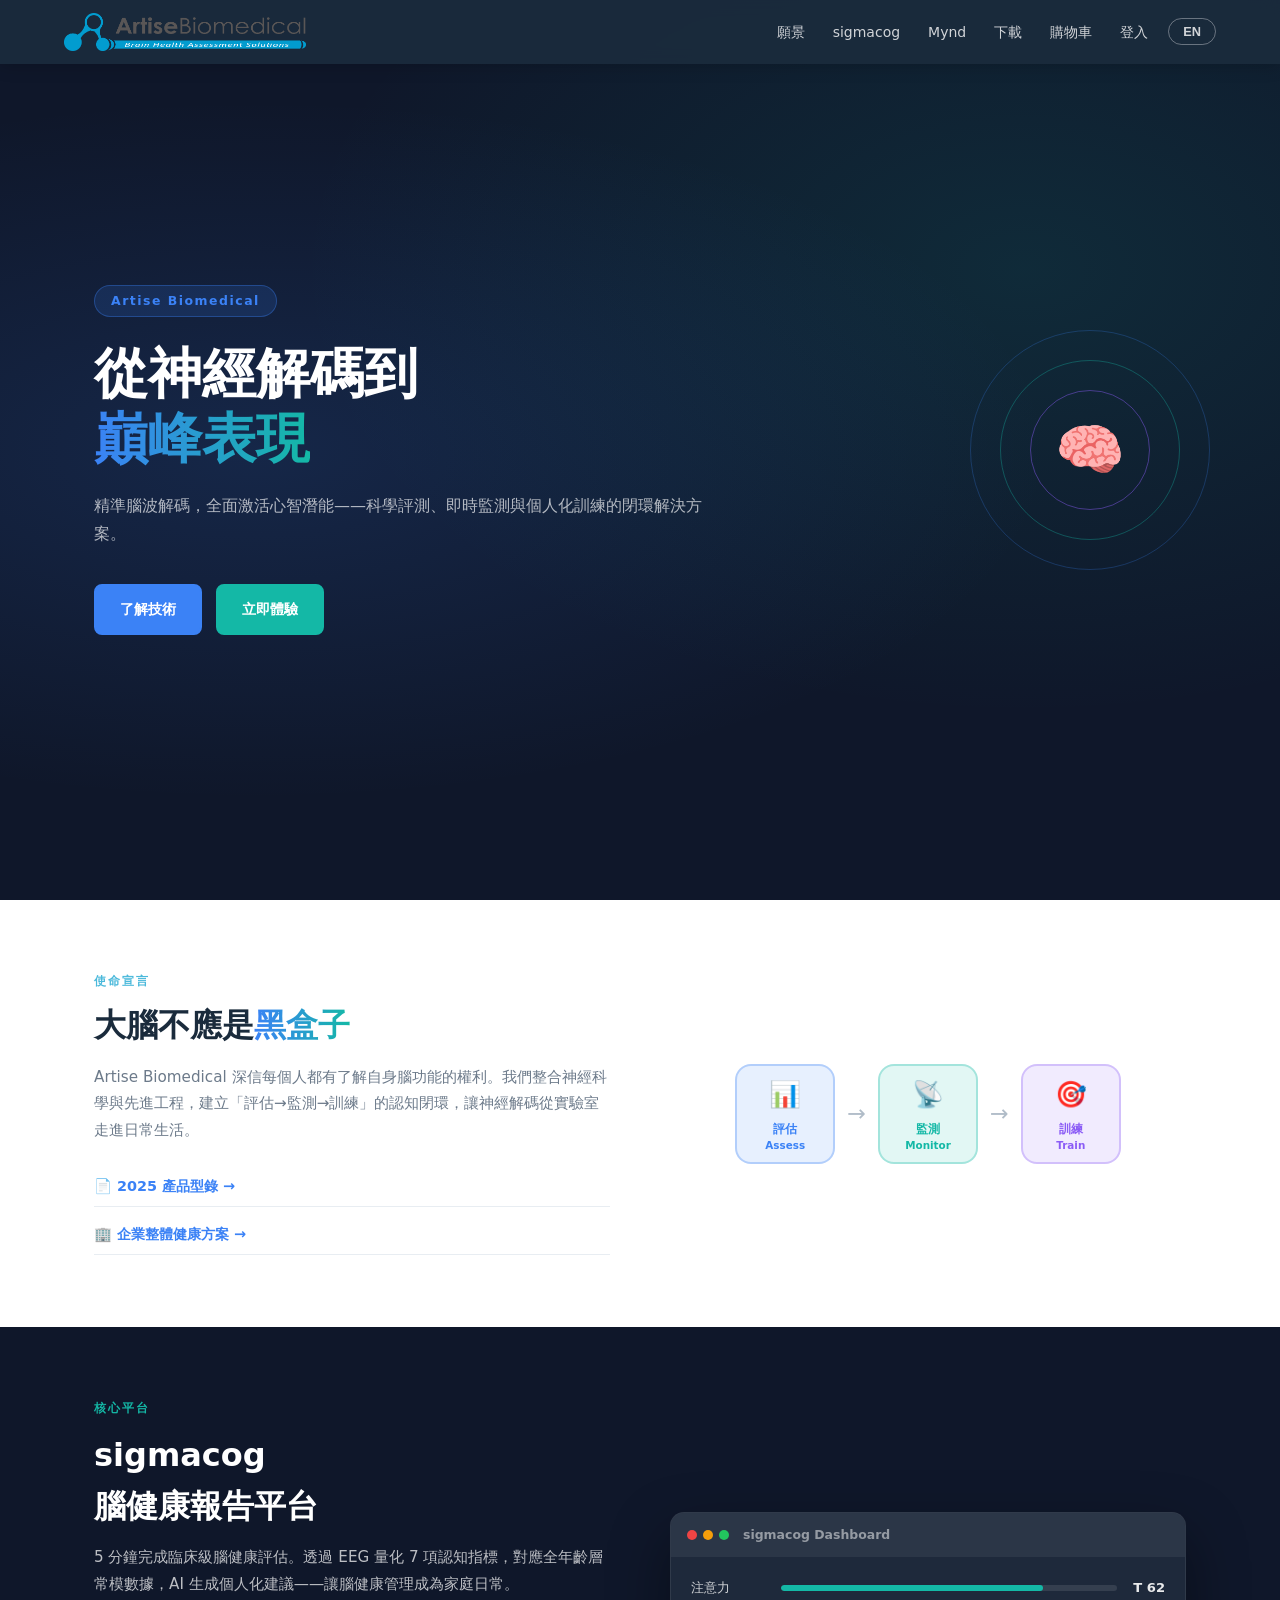
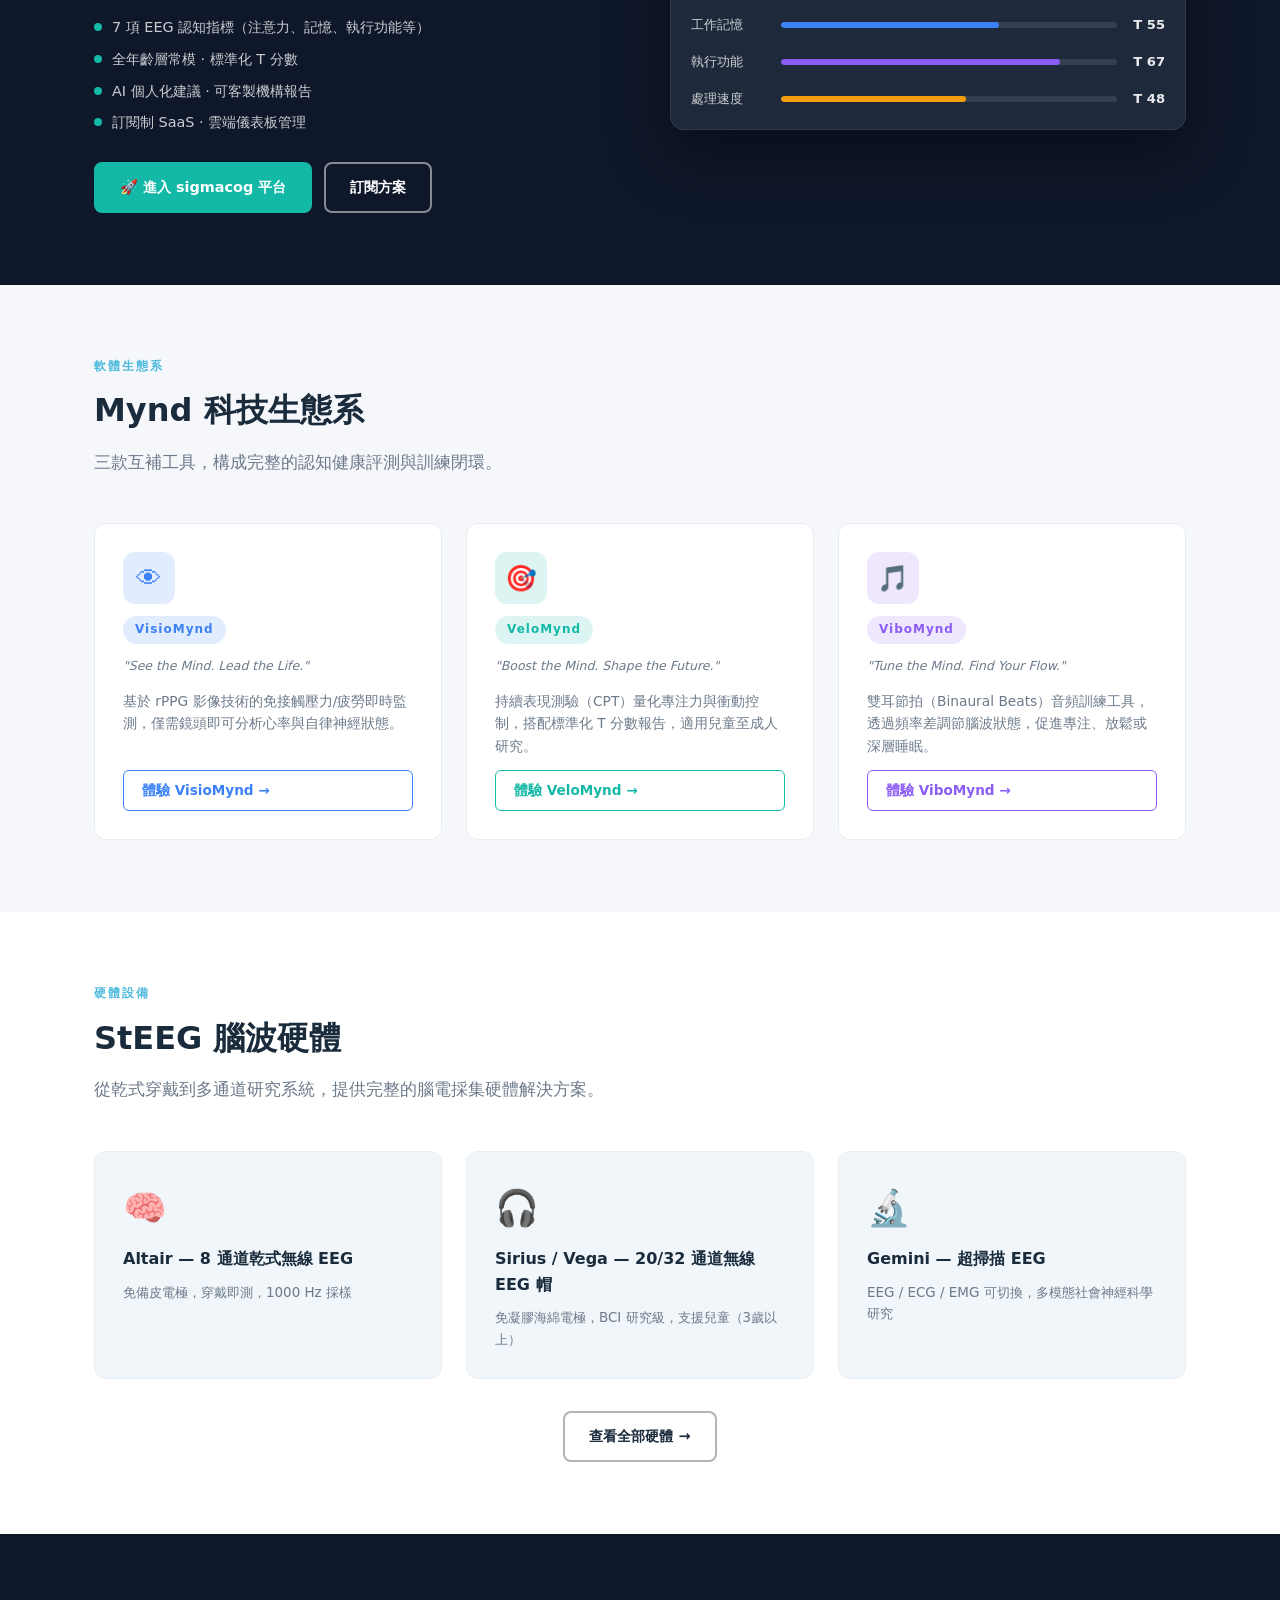
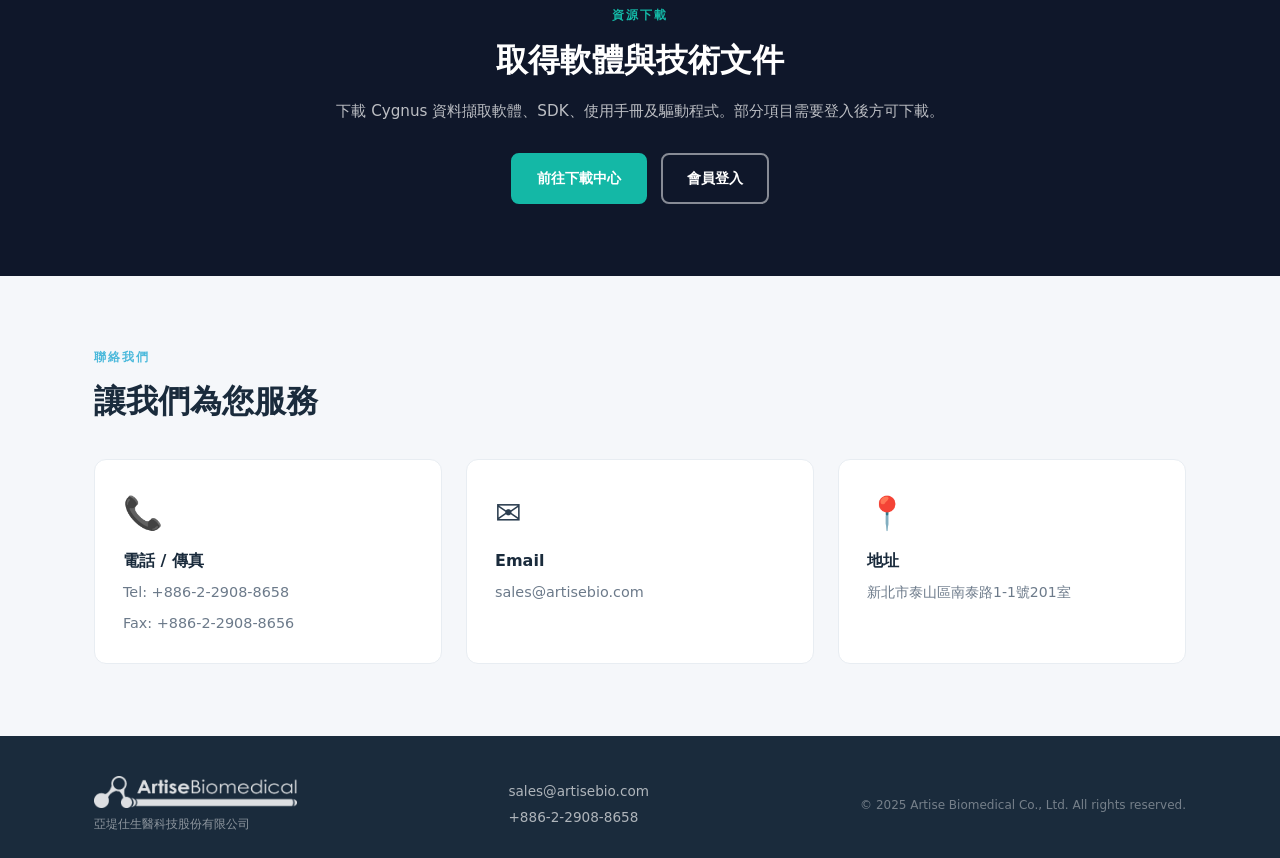
==== index.html @ e25ef169 "Initial deploy: Artise Biomedical static site - sigmacog-integrated homepage with brain animation - " ====
<!DOCTYPE html>
<html lang="zh-TW">
<head>
  <meta charset="UTF-8">
  <meta name="viewport" content="width=device-width, initial-scale=1.0">
  <title>Artise Biomedical — 亞堤仕生醫科技</title>
  <link rel="stylesheet" href="css/style.css">
</head>
<body>

<!-- NAV -->
<nav class="nav" id="main-nav">
  <div class="nav-inner">
    <a href="/" class="nav-brand">
      <img src="images/artise-logo.png" alt="Artise Biomedical" class="nav-logo-img">
    </a>
    <button class="nav-toggle" id="nav-toggle">&#9776;</button>
    <div class="nav-menu" id="nav-menu">
      <a href="#story"   class="nav-link" data-i18n="nav_vision"></a>
      <a href="#sigmacog-section" class="nav-link">sigmacog</a>
      <a href="#ecosystem" class="nav-link" data-i18n="nav_ecosystem"></a>
      <a href="downloads.html" class="nav-link" data-i18n="nav_downloads"></a>
      <a href="cart.html" class="nav-link nav-cart-link">
        <span data-i18n="nav_cart"></span>
        <span class="cart-badge" style="display:none">0</span>
      </a>
      <div id="nav-auth"></div>
      <a href="admin/" class="nav-link nav-admin" id="nav-admin-link" style="display:none" data-i18n="nav_admin"></a>
      <button id="lang-toggle" class="lang-toggle">EN</button>
    </div>
  </div>
</nav>

<!-- HERO -->
<section class="hero-dark">
  <div class="hero-dark-bg"></div>
  <div class="hero-dark-content">
    <div class="hero-dark-badge">Artise Biomedical</div>
    <h1 class="hero-dark-title">
      <span data-lang="zh">從神經解碼到<br><span class="gradient-text">巔峰表現</span></span>
      <span data-lang="en">From Neuro-Decoding to<br><span class="gradient-text">Peak Performance</span></span>
    </h1>
    <p class="hero-dark-sub">
      <span data-lang="zh">精準腦波解碼，全面激活心智潛能——科學評測、即時監測與個人化訓練的閉環解決方案。</span>
      <span data-lang="en">Precision brainwave decoding, fully activating the mind's potential — a closed-loop solution for scientific assessment, real-time monitoring, and personalized training.</span>
    </p>
    <div class="hero-dark-actions">
      <a href="#sigmacog-section" class="btn btn-blue" data-i18n="hero_cta_tech"></a>
      <a href="https://dash.lightup.tw/auth/login" target="_blank" rel="noopener" class="btn btn-teal" data-i18n="hero_cta_exp"></a>
    </div>
  </div>
  <div class="hero-dark-visual">
    <div class="brain-visual">
      <div class="brain-ring ring1"></div>
      <div class="brain-ring ring2"></div>
      <div class="brain-ring ring3"></div>
      <div class="brain-icon">🧠</div>
    </div>
  </div>
</section>

<!-- STORY / VISION -->
<section class="section" id="story">
  <div class="container story-grid">
    <div>
      <div class="section-eyebrow" data-i18n="story_eyebrow"></div>
      <h2 class="section-title">
        <span data-lang="zh">大腦不應是<span class="gradient-text">黑盒子</span></span>
        <span data-lang="en">The Brain Shouldn't Be a <span class="gradient-text">Black Box</span></span>
      </h2>
      <p class="section-body" data-lang="zh">Artise Biomedical 深信每個人都有了解自身腦功能的權利。我們整合神經科學與先進工程，建立「評估→監測→訓練」的認知閉環，讓神經解碼從實驗室走進日常生活。</p>
      <p class="section-body" data-lang="en">Artise Biomedical believes everyone deserves to understand their own brain function. We integrate neuroscience and advanced engineering to build an assess-monitor-train closed loop, bringing neural decoding from the lab into everyday life.</p>
      <div class="story-links">
        <a href="/downloads/Artisebio_DM_2025.pdf" target="_blank" class="story-link" data-lang="zh">📄 2025 產品型錄 →</a>
        <a href="/downloads/Artisebio_DM_2025.pdf" target="_blank" class="story-link" data-lang="en">📄 2025 Product Catalog →</a>
        <a href="/downloads/大腦健身房：企業全方位關懷方案.pdf" target="_blank" class="story-link" data-lang="zh">🏢 企業整體健康方案 →</a>
        <a href="/downloads/大腦健身房：企業全方位關懷方案.pdf" target="_blank" class="story-link" data-lang="en">🏢 Corporate Holistic Care Plan →</a>
      </div>
    </div>
    <div class="story-loop">
      <div class="loop-item loop-assess">
        <div class="loop-icon">📊</div>
        <div class="loop-label" data-lang="zh">評估<br><small>Assess</small></div>
        <div class="loop-label" data-lang="en">Assess</div>
      </div>
      <div class="loop-arrow">→</div>
      <div class="loop-item loop-monitor">
        <div class="loop-icon">📡</div>
        <div class="loop-label" data-lang="zh">監測<br><small>Monitor</small></div>
        <div class="loop-label" data-lang="en">Monitor</div>
      </div>
      <div class="loop-arrow">→</div>
      <div class="loop-item loop-train">
        <div class="loop-icon">🎯</div>
        <div class="loop-label" data-lang="zh">訓練<br><small>Train</small></div>
        <div class="loop-label" data-lang="en">Train</div>
      </div>
    </div>
  </div>
</section>

<!-- SIGMACOG PLATFORM -->
<section class="section section-dark" id="sigmacog-section">
  <div class="container">
    <div class="section-eyebrow teal" data-i18n="sigmacog_eyebrow"></div>
    <div class="sigmacog-grid">
      <div class="sigmacog-info">
        <h2 class="section-title white">
          <span data-lang="zh">sigmacog<br>腦健康報告平台</span>
          <span data-lang="en">sigmacog<br>Brain Health Platform</span>
        </h2>
        <p class="section-body light" data-lang="zh">5 分鐘完成臨床級腦健康評估。透過 EEG 量化 7 項認知指標，對應全年齡層常模數據，AI 生成個人化建議——讓腦健康管理成為家庭日常。</p>
        <p class="section-body light" data-lang="en">Clinical-grade brain health assessment in 5 minutes. Quantify 7 cognitive indices via EEG against population norms, with AI-generated personalized recommendations — making brain health a family routine.</p>
        <ul class="sigmacog-features">
          <li><span class="feat-dot teal"></span><span data-lang="zh">7 項 EEG 認知指標（注意力、記憶、執行功能等）</span><span data-lang="en">7 EEG Cognitive Indices (attention, memory, executive function…)</span></li>
          <li><span class="feat-dot teal"></span><span data-lang="zh">全年齡層常模 · 標準化 T 分數</span><span data-lang="en">All-age norms · Standardized T-scores</span></li>
          <li><span class="feat-dot teal"></span><span data-lang="zh">AI 個人化建議 · 可客製機構報告</span><span data-lang="en">AI personalized advice · Customizable institutional reports</span></li>
          <li><span class="feat-dot teal"></span><span data-lang="zh">訂閱制 SaaS · 雲端儀表板管理</span><span data-lang="en">Subscription SaaS · Cloud dashboard management</span></li>
        </ul>
        <div class="sigmacog-actions">
          <a href="https://dash.lightup.tw/auth/login" target="_blank" rel="noopener" class="btn btn-teal">
            <span data-lang="zh">🚀 進入 sigmacog 平台</span>
            <span data-lang="en">🚀 Enter sigmacog Platform</span>
          </a>
          <a href="cart.html" class="btn btn-outline-light">
            <span data-lang="zh">訂閱方案</span>
            <span data-lang="en">Subscription Plans</span>
          </a>
        </div>
      </div>
      <div class="sigmacog-visual">
        <div class="sigmacog-card-demo">
          <div class="demo-header">
            <span class="demo-dot red"></span><span class="demo-dot yellow"></span><span class="demo-dot green"></span>
            <span class="demo-title">sigmacog Dashboard</span>
          </div>
          <div class="demo-body">
            <div class="demo-metric" style="--accent:#14b8a6">
              <span data-lang="zh">注意力</span><span data-lang="en">Attention</span>
              <div class="demo-bar"><div class="demo-fill" style="width:78%;background:#14b8a6"></div></div>
              <span class="demo-score">T 62</span>
            </div>
            <div class="demo-metric" style="--accent:#3b82f6">
              <span data-lang="zh">工作記憶</span><span data-lang="en">Working Memory</span>
              <div class="demo-bar"><div class="demo-fill" style="width:65%;background:#3b82f6"></div></div>
              <span class="demo-score">T 55</span>
            </div>
            <div class="demo-metric" style="--accent:#8b5cf6">
              <span data-lang="zh">執行功能</span><span data-lang="en">Executive Function</span>
              <div class="demo-bar"><div class="demo-fill" style="width:83%;background:#8b5cf6"></div></div>
              <span class="demo-score">T 67</span>
            </div>
            <div class="demo-metric" style="--accent:#f59e0b">
              <span data-lang="zh">處理速度</span><span data-lang="en">Processing Speed</span>
              <div class="demo-bar"><div class="demo-fill" style="width:55%;background:#f59e0b"></div></div>
              <span class="demo-score">T 48</span>
            </div>
          </div>
        </div>
      </div>
    </div>
  </div>
</section>

<!-- ECOSYSTEM -->
<section class="section section-gray" id="ecosystem">
  <div class="container">
    <div class="section-eyebrow" data-i18n="eco_eyebrow"></div>
    <h2 class="section-title">
      <span data-lang="zh">Mynd 科技生態系</span>
      <span data-lang="en">Mynd Tech Ecosystem</span>
    </h2>
    <p class="section-sub" data-lang="zh">三款互補工具，構成完整的認知健康評測與訓練閉環。</p>
    <p class="section-sub" data-lang="en">Three complementary tools forming a complete cognitive health assessment and training loop.</p>

    <div class="eco-grid">
      <!-- VisioMynd -->
      <div class="eco-card" style="--accent:#3b82f6">
        <div class="eco-icon" style="background:rgba(59,130,246,.15);color:#3b82f6">👁</div>
        <div class="eco-badge" style="background:rgba(59,130,246,.15);color:#3b82f6">VisioMynd</div>
        <p class="eco-tagline">"See the Mind. Lead the Life."</p>
        <p class="eco-desc" data-lang="zh">基於 rPPG 影像技術的免接觸壓力/疲勞即時監測，僅需鏡頭即可分析心率與自律神經狀態。</p>
        <p class="eco-desc" data-lang="en">Contact-free real-time stress and fatigue monitoring via rPPG imaging technology — just a camera to analyze heart rate and autonomic nervous system state.</p>
        <a href="https://swluciferase.github.io/rppg-webapp/" target="_blank" rel="noopener" class="btn btn-eco" style="--accent:#3b82f6">
          <span data-lang="zh">體驗 VisioMynd →</span>
          <span data-lang="en">Try VisioMynd →</span>
        </a>
      </div>

      <!-- VeloMynd -->
      <div class="eco-card" style="--accent:#14b8a6">
        <div class="eco-icon" style="background:rgba(20,184,166,.15);color:#14b8a6">🎯</div>
        <div class="eco-badge" style="background:rgba(20,184,166,.15);color:#14b8a6">VeloMynd</div>
        <p class="eco-tagline">"Boost the Mind. Shape the Future."</p>
        <p class="eco-desc" data-lang="zh">持續表現測驗（CPT）量化專注力與衝動控制，搭配標準化 T 分數報告，適用兒童至成人研究。</p>
        <p class="eco-desc" data-lang="en">Continuous Performance Test (CPT) quantifying attention and impulse control with standardized T-score reports, suitable for child to adult research.</p>
        <a href="https://swluciferase.github.io/Animal-CPT-Web/" target="_blank" rel="noopener" class="btn btn-eco" style="--accent:#14b8a6">
          <span data-lang="zh">體驗 VeloMynd →</span>
          <span data-lang="en">Try VeloMynd →</span>
        </a>
      </div>

      <!-- ViboMynd -->
      <div class="eco-card" style="--accent:#8b5cf6">
        <div class="eco-icon" style="background:rgba(139,92,246,.15);color:#8b5cf6">🎵</div>
        <div class="eco-badge" style="background:rgba(139,92,246,.15);color:#8b5cf6">ViboMynd</div>
        <p class="eco-tagline">"Tune the Mind. Find Your Flow."</p>
        <p class="eco-desc" data-lang="zh">雙耳節拍（Binaural Beats）音頻訓練工具，透過頻率差調節腦波狀態，促進專注、放鬆或深層睡眠。</p>
        <p class="eco-desc" data-lang="en">Binaural beats audio training tool that modulates brainwave states through frequency differences to promote focus, relaxation, or deep sleep.</p>
        <a href="https://swluciferase.github.io/BNB-Web/" target="_blank" rel="noopener" class="btn btn-eco" style="--accent:#8b5cf6">
          <span data-lang="zh">體驗 ViboMynd →</span>
          <span data-lang="en">Try ViboMynd →</span>
        </a>
      </div>
    </div>
  </div>
</section>

<!-- STEEG HARDWARE (minimal) -->
<section class="section" id="hardware">
  <div class="container">
    <div class="section-eyebrow" data-i18n="hw_eyebrow"></div>
    <h2 class="section-title">
      <span data-lang="zh">StEEG 腦波硬體</span>
      <span data-lang="en">StEEG EEG Hardware</span>
    </h2>
    <p class="section-sub" data-lang="zh">從乾式穿戴到多通道研究系統，提供完整的腦電採集硬體解決方案。</p>
    <p class="section-sub" data-lang="en">From dry wearable devices to multi-channel research systems — complete EEG hardware solutions.</p>
    <div class="hw-grid">
      <div class="hw-card">
        <div class="hw-icon">🧠</div>
        <h4 data-lang="zh">Altair — 8 通道乾式無線 EEG</h4>
        <h4 data-lang="en">Altair — 8-Channel Dry Wireless EEG</h4>
        <p data-lang="zh">免備皮電極，穿戴即測，1000 Hz 採樣</p>
        <p data-lang="en">No-prep electrodes, wearable, 1000 Hz sampling</p>
      </div>
      <div class="hw-card">
        <div class="hw-icon">🎧</div>
        <h4 data-lang="zh">Sirius / Vega — 20/32 通道無線 EEG 帽</h4>
        <h4 data-lang="en">Sirius / Vega — 20/32-Channel Wireless Cap</h4>
        <p data-lang="zh">免凝膠海綿電極，BCI 研究級，支援兒童（3歲以上）</p>
        <p data-lang="en">Gel-free sponge electrodes, BCI-grade, children 3+ supported</p>
      </div>
      <div class="hw-card">
        <div class="hw-icon">🔬</div>
        <h4 data-lang="zh">Gemini — 超掃描 EEG</h4>
        <h4 data-lang="en">Gemini — Hyperscanning EEG</h4>
        <p data-lang="zh">EEG / ECG / EMG 可切換，多模態社會神經科學研究</p>
        <p data-lang="en">Switchable EEG/ECG/EMG, multi-modal social neuroscience</p>
      </div>
    </div>
    <div style="text-align:center;margin-top:32px">
      <a href="products.html" class="btn btn-outline-dark" data-i18n="hw_view_all"></a>
    </div>
  </div>
</section>

<!-- DOWNLOADS CTA -->
<section class="section section-dark" id="downloads-cta">
  <div class="container" style="text-align:center;max-width:680px">
    <div class="section-eyebrow teal" data-i18n="dl_eyebrow"></div>
    <h2 class="section-title white" data-i18n="dl_cta_title"></h2>
    <p class="section-body light" data-lang="zh">下載 Cygnus 資料擷取軟體、SDK、使用手冊及驅動程式。部分項目需要登入後方可下載。</p>
    <p class="section-body light" data-lang="en">Download Cygnus acquisition software, SDK, user manuals and drivers. Some items require login to access.</p>
    <div style="margin-top:28px;display:flex;gap:14px;justify-content:center;flex-wrap:wrap">
      <a href="downloads.html" class="btn btn-teal" data-i18n="dl_cta_btn"></a>
      <a href="login.html" class="btn btn-outline-light" data-i18n="dl_login_btn"></a>
    </div>
  </div>
</section>

<!-- CONTACT -->
<section class="section section-gray" id="contact">
  <div class="container">
    <div class="section-eyebrow" data-i18n="contact_eyebrow"></div>
    <h2 class="section-title" data-i18n="contact_title"></h2>
    <div class="contact-grid">
      <div class="contact-card">
        <div class="contact-icon">📞</div>
        <h4 data-lang="zh">電話 / 傳真</h4>
        <h4 data-lang="en">Phone / Fax</h4>
        <p>Tel: +886-2-2908-8658</p>
        <p>Fax: +886-2-2908-8656</p>
      </div>
      <div class="contact-card">
        <div class="contact-icon">✉️</div>
        <h4>Email</h4>
        <a href="mailto:sales@artisebio.com">sales@artisebio.com</a>
      </div>
      <div class="contact-card">
        <div class="contact-icon">📍</div>
        <h4 data-lang="zh">地址</h4>
        <h4 data-lang="en">Address</h4>
        <p data-lang="zh" style="font-size:.875rem">新北市泰山區南泰路1-1號201室</p>
        <p data-lang="en" style="font-size:.875rem">Rm. 201, No. 1-1, Nantai Rd., Taishan Dist., New Taipei City 243089, Taiwan</p>
      </div>
    </div>
  </div>
</section>

<!-- FOOTER -->
<footer class="footer">
  <div class="container footer-inner">
    <div class="footer-brand">
      <img src="images/artise-logo.png" alt="Artise Biomedical" style="height:32px;width:auto;filter:brightness(0) invert(1);opacity:.85">
      <span class="footer-company" data-lang="zh">亞堤仕生醫科技股份有限公司</span>
      <span class="footer-company" data-lang="en">Artise Biomedical Co., Ltd.</span>
    </div>
    <div class="footer-contact">
      <a href="mailto:sales@artisebio.com">sales@artisebio.com</a>
      <a href="tel:+886229088658">+886-2-2908-8658</a>
    </div>
    <div class="footer-copy">© 2025 Artise Biomedical Co., Ltd. All rights reserved.</div>
  </div>
</footer>

<script src="js/i18n.js"></script>
<script src="js/api.js"></script>
<script src="js/cart.js"></script>
<script src="js/main.js"></script>
</body>
</html>
---- css/style.css ----
/* ── StEEG Web — Main Stylesheet ───────────────────────────────── */
:root {
  --navy:    #1A2B3C;
  --cyan:    #4bb9db;
  --cyan2:   #2a9bbf;
  --green:   #27ae60;
  --light:   #f0f6f9;
  --white:   #ffffff;
  --gray1:   #f5f7fa;
  --gray2:   #e8edf2;
  --gray3:   #b0bcc8;
  --text:    #2c3e50;
  --muted:   #6c7a8a;
  --shadow:  0 4px 20px rgba(26,43,60,.12);
  --radius:  12px;
  --radius-sm: 8px;
  /* Sigmacog palette */
  --blue:    #3b82f6;
  --teal:    #14b8a6;
  --purple:  #8b5cf6;
  --dark:    #0f172a;
  --dark2:   #1e293b;
}

*, *::before, *::after { box-sizing: border-box; margin: 0; padding: 0; }
html { scroll-behavior: smooth; }
body { font-family: 'Noto Sans TC', 'Segoe UI', system-ui, sans-serif; color: var(--text); background: var(--white); line-height: 1.6; }

/* ── Layout ───────────────────────────────────────────────────── */
.container { max-width: 1140px; margin: 0 auto; padding: 0 24px; }
.section { padding: 72px 0; }
.section-sm { padding: 48px 0; }
.section-title { font-size: 2rem; font-weight: 700; color: var(--navy); margin-bottom: 12px; }
.section-sub { color: var(--muted); font-size: 1.05rem; margin-bottom: 48px; }

/* ── Nav ──────────────────────────────────────────────────────── */
#main-nav {
  position: fixed; top: 0; left: 0; right: 0; z-index: 1000;
  background: rgba(26,43,60,.97); backdrop-filter: blur(8px);
  box-shadow: 0 2px 16px rgba(0,0,0,.18);
}
.nav-inner { display: flex; align-items: center; height: 64px; gap: 0; }
.nav-logo { display: flex; align-items: center; gap: 10px; text-decoration: none; margin-right: auto; }
.nav-logo-mark { width: 36px; height: 36px; background: linear-gradient(135deg,var(--cyan),var(--green)); border-radius: 8px; display: flex; align-items: center; justify-content: center; font-size: 1.2rem; }
.nav-logo-text { color: #fff; font-weight: 800; font-size: 1.2rem; letter-spacing: 1px; }
.nav-links { display: flex; gap: 4px; }
.nav-links a { color: rgba(255,255,255,.82); text-decoration: none; padding: 8px 14px; border-radius: 6px; font-size: .9rem; font-weight: 500; transition: all .2s; white-space: nowrap; }
.nav-links a:hover, .nav-links a.active { color: var(--cyan); background: rgba(75,185,219,.12); }
.nav-actions { display: flex; align-items: center; gap: 10px; margin-left: 16px; }
.nav-btn { padding: 7px 16px; border-radius: 20px; font-size: .85rem; font-weight: 700; cursor: pointer; text-decoration: none; border: none; transition: all .2s; }
.nav-btn-outline { border: 1.5px solid var(--cyan); color: var(--cyan); background: none; }
.nav-btn-outline:hover { background: var(--cyan); color: #fff; }
.nav-btn-solid { background: var(--cyan); color: #fff; border: 1.5px solid var(--cyan); }
.nav-btn-solid:hover { background: var(--cyan2); }
.nav-cart-badge { position: relative; }
.cart-count { position: absolute; top: -4px; right: -4px; background: #e74c3c; color: #fff; font-size: .65rem; font-weight: 700; border-radius: 50%; width: 16px; height: 16px; display: flex; align-items: center; justify-content: center; }
#btn-lang { background: none; border: 1.5px solid rgba(255,255,255,.4); color: rgba(255,255,255,.8); border-radius: 20px; padding: 5px 14px; font-size: .8rem; cursor: pointer; font-weight: 700; }
#btn-lang:hover { border-color: var(--cyan); color: var(--cyan); }
.nav-hamburger { display: none; background: none; border: none; cursor: pointer; padding: 8px; }
.nav-hamburger span { display: block; width: 22px; height: 2px; background: #fff; margin: 5px 0; border-radius: 2px; }

/* ── Hero ─────────────────────────────────────────────────────── */
.hero {
  min-height: 100vh; display: flex; align-items: center;
  background: linear-gradient(135deg, var(--navy) 0%, #0d1e2e 50%, #0a2333 100%);
  position: relative; overflow: hidden; padding-top: 64px;
}
.hero::before {
  content: ''; position: absolute; inset: 0;
  background: radial-gradient(ellipse at 70% 50%, rgba(75,185,219,.12) 0%, transparent 60%);
}
.hero-content { position: relative; z-index: 1; max-width: 640px; }
.hero-tag { display: inline-block; background: rgba(75,185,219,.15); color: var(--cyan); border: 1px solid rgba(75,185,219,.3); border-radius: 20px; padding: 5px 16px; font-size: .8rem; font-weight: 700; letter-spacing: 1px; margin-bottom: 24px; }
.hero h1 { font-size: clamp(2rem, 5vw, 3.2rem); font-weight: 800; color: #fff; line-height: 1.2; margin-bottom: 20px; }
.hero h1 span { color: var(--cyan); }
.hero-sub { color: rgba(255,255,255,.72); font-size: 1.05rem; margin-bottom: 36px; line-height: 1.7; }
.hero-actions { display: flex; gap: 14px; flex-wrap: wrap; }
.btn-primary { background: var(--cyan); color: #fff; border: none; padding: 13px 28px; border-radius: 8px; font-weight: 700; font-size: .95rem; cursor: pointer; text-decoration: none; display: inline-block; transition: all .2s; }
.btn-primary:hover { background: var(--cyan2); transform: translateY(-1px); }
.btn-outline { background: none; color: #fff; border: 1.5px solid rgba(255,255,255,.4); padding: 12px 28px; border-radius: 8px; font-weight: 600; font-size: .95rem; cursor: pointer; text-decoration: none; display: inline-block; transition: all .2s; }
.btn-outline:hover { border-color: var(--cyan); color: var(--cyan); }
.hero-stats { display: flex; gap: 32px; margin-top: 48px; }
.hero-stat-val { font-size: 1.8rem; font-weight: 800; color: var(--cyan); }
.hero-stat-label { font-size: .8rem; color: rgba(255,255,255,.6); margin-top: 2px; }
.hero-visual { position: absolute; right: 5%; top: 50%; transform: translateY(-50%); width: 420px; opacity: .85; }
.hero-eeg-svg { width: 100%; }

/* ── Cards ────────────────────────────────────────────────────── */
.card { background: #fff; border-radius: var(--radius); box-shadow: var(--shadow); padding: 28px; transition: transform .2s, box-shadow .2s; }
.card:hover { transform: translateY(-3px); box-shadow: 0 8px 32px rgba(26,43,60,.16); }
.card-grid { display: grid; grid-template-columns: repeat(auto-fill, minmax(280px, 1fr)); gap: 24px; }
.card-img { width: 100%; height: 180px; object-fit: contain; border-radius: 8px; background: var(--light); padding: 16px; margin-bottom: 16px; }
.card-cat { font-size: .75rem; font-weight: 700; color: var(--cyan); text-transform: uppercase; letter-spacing: 1px; margin-bottom: 6px; }
.card-title { font-size: 1.05rem; font-weight: 700; color: var(--navy); margin-bottom: 8px; }
.card-desc { font-size: .875rem; color: var(--muted); line-height: 1.6; margin-bottom: 16px; }
.card-price { font-size: 1.1rem; font-weight: 700; color: var(--navy); }
.card-price-inquiry { font-size: .85rem; color: var(--cyan); font-weight: 600; }
.card-actions { display: flex; gap: 8px; margin-top: 14px; }
.btn-sm { padding: 8px 16px; border-radius: 6px; font-size: .82rem; font-weight: 600; cursor: pointer; text-decoration: none; border: none; transition: all .15s; }
.btn-sm-primary { background: var(--cyan); color: #fff; }
.btn-sm-primary:hover { background: var(--cyan2); }
.btn-sm-outline { background: none; border: 1.5px solid var(--cyan); color: var(--cyan); }
.btn-sm-outline:hover { background: var(--cyan); color: #fff; }

/* ── Featured products ────────────────────────────────────────── */
.feat-grid { display: grid; grid-template-columns: repeat(auto-fill, minmax(320px, 1fr)); gap: 28px; }
.feat-card { background: linear-gradient(135deg,#fff 0%,var(--light) 100%); border: 1px solid var(--gray2); border-radius: var(--radius); padding: 28px; position: relative; overflow: hidden; transition: all .2s; }
.feat-card:hover { border-color: var(--cyan); box-shadow: 0 8px 32px rgba(75,185,219,.15); transform: translateY(-3px); }
.feat-badge { position: absolute; top: 16px; right: 16px; background: var(--cyan); color: #fff; font-size: .7rem; font-weight: 700; padding: 3px 10px; border-radius: 12px; }
.feat-icon { font-size: 2.2rem; margin-bottom: 12px; }
.feat-model { font-size: .75rem; color: var(--muted); font-weight: 600; margin-bottom: 4px; }
.feat-title { font-size: 1.15rem; font-weight: 700; color: var(--navy); margin-bottom: 10px; }
.feat-desc { font-size: .875rem; color: var(--muted); line-height: 1.6; margin-bottom: 16px; }

/* ── Category tabs ────────────────────────────────────────────── */
.cat-tabs { display: flex; gap: 10px; flex-wrap: wrap; margin-bottom: 32px; }
.cat-tab { background: var(--gray1); border: 1.5px solid var(--gray2); color: var(--text); padding: 8px 18px; border-radius: 20px; font-size: .875rem; font-weight: 600; cursor: pointer; transition: all .2s; }
.cat-tab.active, .cat-tab:hover { background: var(--cyan); border-color: var(--cyan); color: #fff; }

/* ── Product detail ───────────────────────────────────────────── */
.product-detail { display: grid; grid-template-columns: 1fr 1fr; gap: 48px; align-items: start; padding-top: 96px; }
.product-detail-image { background: var(--light); border-radius: var(--radius); padding: 40px; text-align: center; font-size: 6rem; }
.spec-table { width: 100%; border-collapse: collapse; margin-top: 20px; }
.spec-table tr { border-bottom: 1px solid var(--gray2); }
.spec-table tr:last-child { border-bottom: none; }
.spec-table td { padding: 10px 4px; font-size: .875rem; }
.spec-table td:first-child { color: var(--muted); width: 40%; }
.spec-table td:last-child { font-weight: 600; color: var(--navy); }

/* ── Downloads ────────────────────────────────────────────────── */
.dl-card { display: flex; align-items: center; gap: 16px; padding: 20px 24px; background: #fff; border: 1px solid var(--gray2); border-radius: var(--radius-sm); margin-bottom: 12px; transition: all .2s; }
.dl-card:hover { border-color: var(--cyan); box-shadow: 0 4px 16px rgba(75,185,219,.1); }
.dl-icon { font-size: 2rem; flex-shrink: 0; }
.dl-info { flex: 1; }
.dl-name { font-weight: 700; color: var(--navy); margin-bottom: 2px; }
.dl-desc { font-size: .85rem; color: var(--muted); }
.dl-meta { display: flex; gap: 8px; align-items: center; flex-shrink: 0; }
.dl-version { font-size: .75rem; color: var(--muted); background: var(--gray1); padding: 3px 10px; border-radius: 12px; }
.dl-locked { font-size: .8rem; color: #e67e22; font-weight: 600; }

/* ── Cart & Checkout ──────────────────────────────────────────── */
.cart-layout { display: grid; grid-template-columns: 1fr 340px; gap: 32px; align-items: start; }
.cart-item { display: flex; gap: 16px; padding: 20px; background: #fff; border: 1px solid var(--gray2); border-radius: var(--radius-sm); margin-bottom: 12px; }
.cart-item-img { width: 80px; height: 80px; background: var(--light); border-radius: 8px; display: flex; align-items: center; justify-content: center; font-size: 2rem; flex-shrink: 0; }
.cart-item-info { flex: 1; }
.cart-item-name { font-weight: 700; color: var(--navy); margin-bottom: 4px; }
.cart-item-price { color: var(--muted); font-size: .875rem; }
.cart-item-qty { display: flex; align-items: center; gap: 10px; margin-top: 8px; }
.qty-btn { width: 28px; height: 28px; border-radius: 50%; border: 1.5px solid var(--gray3); background: none; cursor: pointer; font-size: 1rem; display: flex; align-items: center; justify-content: center; }
.cart-empty { text-align: center; padding: 60px 0; color: var(--muted); }
.summary-box { background: var(--light); border-radius: var(--radius); padding: 24px; position: sticky; top: 88px; }
.summary-row { display: flex; justify-content: space-between; margin-bottom: 12px; font-size: .9rem; }
.summary-total { font-weight: 700; font-size: 1.1rem; border-top: 1px solid var(--gray2); padding-top: 12px; margin-top: 12px; }
.order-type-tabs { display: flex; gap: 0; margin-bottom: 20px; border-radius: 8px; overflow: hidden; border: 1.5px solid var(--gray2); }
.order-type-tab { flex: 1; padding: 10px; text-align: center; font-size: .85rem; font-weight: 600; cursor: pointer; background: #fff; border: none; transition: all .15s; }
.order-type-tab.active { background: var(--cyan); color: #fff; }

/* ── Forms ────────────────────────────────────────────────────── */
.form-group { margin-bottom: 18px; }
.form-label { display: block; font-size: .82rem; font-weight: 700; color: var(--cyan); margin-bottom: 6px; }
.form-input { width: 100%; padding: 11px 14px; border: 1.5px solid var(--gray2); border-radius: 8px; font-size: .95rem; outline: none; transition: border .2s; }
.form-input:focus { border-color: var(--cyan); }
.form-row { display: grid; grid-template-columns: 1fr 1fr; gap: 16px; }

/* ── Auth pages ───────────────────────────────────────────────── */
.auth-wrap { min-height: 100vh; display: flex; align-items: center; justify-content: center; background: linear-gradient(135deg, var(--navy) 0%, #0d1e2e 100%); padding: 80px 20px; }
.auth-card { background: #fff; border-radius: var(--radius); padding: 40px; width: 100%; max-width: 420px; box-shadow: 0 20px 60px rgba(0,0,0,.3); }
.auth-logo { text-align: center; margin-bottom: 28px; }
.auth-title { font-size: 1.4rem; font-weight: 700; color: var(--navy); margin-bottom: 6px; }
.auth-sub { font-size: .875rem; color: var(--muted); }
.auth-tabs { display: flex; border-bottom: 2px solid var(--gray2); margin-bottom: 24px; }
.auth-tab { flex: 1; padding: 10px; text-align: center; font-size: .9rem; font-weight: 600; cursor: pointer; color: var(--muted); border-bottom: 2px solid transparent; margin-bottom: -2px; transition: all .2s; }
.auth-tab.active { color: var(--cyan); border-bottom-color: var(--cyan); }
.alert { padding: 12px 16px; border-radius: 8px; font-size: .875rem; margin-bottom: 16px; }
.alert-error { background: #fdf0f0; color: #c0392b; border: 1px solid #f5c6cb; }
.alert-success { background: #f0fdf4; color: #27ae60; border: 1px solid #a8d5b5; }

/* ── ACPT banner ──────────────────────────────────────────────── */
.acpt-banner {
  background: linear-gradient(135deg, #0d1e2e 0%, #1a3a2e 100%);
  border-radius: var(--radius); padding: 40px; display: flex; align-items: center; gap: 32px;
  border: 1px solid rgba(75,185,219,.2); margin: 48px 0;
}
.acpt-paw { font-size: 3rem; }
.acpt-info { flex: 1; }
.acpt-info h3 { font-size: 1.3rem; font-weight: 700; color: #fff; margin-bottom: 6px; }
.acpt-info p { color: rgba(255,255,255,.7); font-size: .9rem; }
.acpt-btn { background: linear-gradient(135deg,var(--cyan),var(--green)); color: #fff; padding: 12px 24px; border-radius: 8px; font-weight: 700; text-decoration: none; white-space: nowrap; font-size: .9rem; transition: all .2s; }
.acpt-btn:hover { opacity: .9; transform: translateY(-1px); }

/* ── Footer ───────────────────────────────────────────────────── */
.footer { background: var(--navy); color: rgba(255,255,255,.7); padding: 56px 0 24px; }
.footer-grid { display: grid; grid-template-columns: 2fr 1fr 1fr 1fr; gap: 40px; margin-bottom: 40px; }
.footer-brand h3 { color: #fff; font-size: 1.2rem; margin-bottom: 10px; }
.footer-brand p { font-size: .875rem; line-height: 1.7; }
.footer-col h4 { color: #fff; font-size: .9rem; font-weight: 700; margin-bottom: 14px; }
.footer-col a { display: block; color: rgba(255,255,255,.6); text-decoration: none; font-size: .85rem; margin-bottom: 8px; }
.footer-col a:hover { color: var(--cyan); }
.footer-bottom { border-top: 1px solid rgba(255,255,255,.1); padding-top: 20px; display: flex; justify-content: space-between; font-size: .8rem; }

/* ── Toast ────────────────────────────────────────────────────── */
#toast-container { position: fixed; bottom: 24px; right: 24px; z-index: 9999; display: flex; flex-direction: column; gap: 10px; }
.toast { background: var(--navy); color: #fff; padding: 14px 20px; border-radius: 10px; font-size: .875rem; box-shadow: 0 8px 24px rgba(0,0,0,.2); animation: toastIn .3s ease; max-width: 300px; }
.toast.success, .toast-success { border-left: 3px solid var(--green); }
.toast.error, .toast-error { border-left: 3px solid #e74c3c; }
.toast.info, .toast-info { border-left: 3px solid var(--cyan); }
@keyframes toastIn { from { transform: translateX(100%); opacity: 0; } to { transform: translateX(0); opacity: 1; } }
.toast { position: fixed; bottom: 24px; right: 24px; z-index: 9999;
  background: var(--navy); color: #fff; padding: 14px 20px; border-radius: 10px;
  font-size: .875rem; box-shadow: 0 8px 24px rgba(0,0,0,.2); max-width: 320px;
  transform: translateX(120%); opacity: 0; transition: transform .3s, opacity .3s; }
.toast.show { transform: translateX(0); opacity: 1; }

/* ── Badges & misc ────────────────────────────────────────────── */
.badge { display: inline-block; padding: 3px 10px; border-radius: 12px; font-size: .72rem; font-weight: 700; }
.badge-cyan { background: rgba(75,185,219,.15); color: var(--cyan); }
.badge-navy { background: rgba(26,43,60,.1); color: var(--navy); }
.badge-green { background: rgba(39,174,96,.15); color: var(--green); }
.badge-red { background: rgba(231,76,60,.12); color: #e74c3c; }

.page-hero { background: linear-gradient(135deg,var(--navy),#0d2030); padding: 100px 0 48px; }
.page-hero h1 { color: #fff; font-size: 2rem; font-weight: 800; margin-bottom: 8px; }
.page-hero p { color: rgba(255,255,255,.7); }

/* ── Responsive ───────────────────────────────────────────────── */
@media (max-width: 900px) {
  .hero-visual { display: none; }
  .product-detail { grid-template-columns: 1fr; }
  .cart-layout { grid-template-columns: 1fr; }
  .footer-grid { grid-template-columns: 1fr 1fr; }
}
@media (max-width: 640px) {
  .nav-links { display: none; }
  .nav-hamburger { display: block; }
  .nav-links.open { display: flex; flex-direction: column; position: fixed; top: 64px; left: 0; right: 0; background: var(--navy); padding: 16px; gap: 4px; }
  .section { padding: 48px 0; }
  .hero-stats { flex-wrap: wrap; gap: 20px; }
  .footer-grid { grid-template-columns: 1fr; }
  .form-row { grid-template-columns: 1fr; }
  .acpt-banner { flex-direction: column; }
}

/* ── New nav (class-based) ────────────────────────────────────── */
.nav {
  position: fixed; top: 0; left: 0; right: 0; z-index: 1000;
  background: rgba(26,43,60,.97); backdrop-filter: blur(8px);
  box-shadow: 0 2px 16px rgba(0,0,0,.18);
  transition: background .3s;
}
.nav.scrolled { background: rgba(26,43,60,1); }
.nav-inner { display: flex; align-items: center; height: 64px; padding: 0 24px; gap: 8px; max-width: 1200px; margin: 0 auto; }
.nav-brand { display: flex; flex-direction: column; text-decoration: none; margin-right: auto; }
.brand-steeg { color: var(--cyan); font-weight: 900; font-size: 1.3rem; letter-spacing: 2px; line-height: 1.1; }
.brand-sub { color: rgba(255,255,255,.5); font-size: .65rem; letter-spacing: 0.5px; }
.nav-menu { display: flex; align-items: center; gap: 4px; flex-wrap: wrap; }
.nav-link { color: rgba(255,255,255,.8); text-decoration: none; padding: 8px 12px; border-radius: 6px; font-size: .875rem; font-weight: 500; transition: all .2s; white-space: nowrap; }
.nav-link:hover, .nav-link.active { color: var(--cyan); background: rgba(75,185,219,.12); }
.nav-cart-link { position: relative; }
.cart-badge { position: absolute; top: 2px; right: 2px; background: #e74c3c; color: #fff; font-size: .6rem; font-weight: 700; border-radius: 50%; width: 16px; height: 16px; display: flex; align-items: center; justify-content: center; }
.nav-toggle { display: none; background: none; border: none; color: #fff; font-size: 1.4rem; cursor: pointer; padding: 8px; margin-left: 8px; }
.nav-user-name { color: rgba(255,255,255,.7); font-size: .8rem; padding: 8px 4px; }
.lang-toggle { background: none; border: 1.5px solid rgba(255,255,255,.35); color: rgba(255,255,255,.8); border-radius: 20px; padding: 5px 14px; font-size: .8rem; font-weight: 700; cursor: pointer; margin-left: 4px; transition: all .2s; }
.lang-toggle:hover { border-color: var(--cyan); color: var(--cyan); }

/* ── Page header ──────────────────────────────────────────────── */
.page-header { background: linear-gradient(135deg,var(--navy),#0d2030); padding: 100px 0 40px; }
.page-header h1 { color: #fff; font-size: 2rem; font-weight: 800; }
.page-header-sub { color: rgba(255,255,255,.65); margin-top: 8px; font-size: 1rem; }

/* ── Hero (new) ───────────────────────────────────────────────── */
.hero { min-height: 100vh; display: flex; align-items: center; justify-content: center;
  background: linear-gradient(135deg, var(--navy) 0%, #0d1e2e 50%, #0a2333 100%);
  position: relative; overflow: hidden; padding-top: 64px; text-align: center; }
.hero-bg { position: absolute; inset: 0;
  background: radial-gradient(ellipse at 60% 40%, rgba(75,185,219,.13) 0%, transparent 65%); }
.hero-content { position: relative; z-index: 1; max-width: 680px; padding: 0 24px; }
.hero-badge { display: inline-block; background: rgba(75,185,219,.15); color: var(--cyan);
  border: 1px solid rgba(75,185,219,.3); border-radius: 20px; padding: 5px 16px;
  font-size: .78rem; font-weight: 700; letter-spacing: 1px; margin-bottom: 24px; }
.hero-title { font-size: clamp(1.8rem, 4.5vw, 3rem); font-weight: 800; color: #fff; line-height: 1.25; margin-bottom: 20px; }
.hero-sub { color: rgba(255,255,255,.7); font-size: 1rem; margin-bottom: 36px; line-height: 1.7; }
.hero-actions { display: flex; gap: 14px; flex-wrap: wrap; justify-content: center; }
.hero-scroll-hint { position: absolute; bottom: 32px; left: 50%; transform: translateX(-50%); color: rgba(255,255,255,.4); font-size: 1.5rem; animation: bounce 2s infinite; }
@keyframes bounce { 0%,100% { transform: translateX(-50%) translateY(0); } 50% { transform: translateX(-50%) translateY(8px); } }

/* ── Product grid ─────────────────────────────────────────────── */
.product-grid { display: grid; grid-template-columns: repeat(auto-fill, minmax(260px, 1fr)); gap: 24px; }
.product-card { background: #fff; border-radius: var(--radius); border: 1px solid var(--gray2);
  overflow: hidden; transition: all .2s; display: flex; flex-direction: column; }
.product-card:hover { border-color: var(--cyan); box-shadow: 0 8px 28px rgba(75,185,219,.13); transform: translateY(-2px); }
.product-img-wrap { display: block; background: var(--light); height: 180px; overflow: hidden;
  display: flex; align-items: center; justify-content: center; }
.product-img-wrap img { max-width: 100%; max-height: 100%; object-fit: contain; padding: 12px; }
.product-card-body { padding: 16px; display: flex; flex-direction: column; flex: 1; }
.product-model { font-size: .72rem; color: var(--cyan); font-weight: 700; text-transform: uppercase;
  letter-spacing: 1px; margin-bottom: 4px; }
.product-name { font-size: 1rem; font-weight: 700; color: var(--navy); margin-bottom: 6px; }
.product-name a, .product-name button { color: inherit; text-decoration: none; }
.product-desc { font-size: .82rem; color: var(--muted); line-height: 1.55; flex: 1; margin-bottom: 12px; }
.product-footer { display: flex; align-items: center; justify-content: space-between; gap: 8px; flex-wrap: wrap; }
.product-price { font-weight: 700; color: var(--navy); font-size: .95rem; }
.product-price.contact { color: var(--cyan); font-size: .82rem; }
.product-price.lg { font-size: 1.4rem; }
.product-btns { display: flex; gap: 6px; }
.section-footer { text-align: center; margin-top: 36px; }

/* ── About section ────────────────────────────────────────────── */
.about-grid { display: grid; grid-template-columns: 1fr 1fr; gap: 60px; align-items: start; }
.about-text p { color: var(--muted); line-height: 1.8; margin-bottom: 12px; font-size: .95rem; }
.about-list { list-style: none; padding: 0; margin-top: 16px; }
.about-list li { padding: 6px 0; font-size: .9rem; }
.about-stats { display: grid; grid-template-columns: 1fr 1fr; gap: 16px; }
.stat-card { background: var(--light); border-radius: var(--radius); padding: 20px; text-align: center;
  border: 1px solid var(--gray2); }
.stat-num { font-size: 1.8rem; font-weight: 800; color: var(--cyan); }
.stat-label { font-size: .8rem; color: var(--muted); margin-top: 4px; }
.section-alt { background: var(--gray1); }

/* ── ACPT banner (new) ────────────────────────────────────────── */
.acpt-banner { background: linear-gradient(135deg, #0d1e2e 0%, #1a3a2e 100%);
  border-radius: var(--radius); padding: 40px; display: flex; align-items: center; gap: 32px;
  border: 1px solid rgba(75,185,219,.2); }
.acpt-banner-text { flex: 1; }
.acpt-banner-text h3 { font-size: 1.25rem; font-weight: 700; color: #fff; margin-bottom: 8px; }
.acpt-banner-text p { color: rgba(255,255,255,.65); font-size: .9rem; }

/* ── ACPT page ────────────────────────────────────────────────── */
.acpt-launch { max-width: 800px; }
.acpt-info-card { background: #fff; border-radius: var(--radius); border: 1px solid var(--gray2);
  padding: 40px; box-shadow: var(--shadow); }
.acpt-info-card h2 { font-size: 1.5rem; font-weight: 800; color: var(--navy); margin-bottom: 16px; }
.acpt-info-card p { color: var(--muted); line-height: 1.75; margin-bottom: 12px; }
.acpt-features { display: grid; grid-template-columns: 1fr 1fr; gap: 20px; margin: 28px 0; }
.acpt-feature { display: flex; gap: 14px; }
.acpt-feature-icon { font-size: 1.8rem; flex-shrink: 0; }
.acpt-feature strong { display: block; font-size: .95rem; color: var(--navy); margin-bottom: 4px; }
.acpt-feature p { font-size: .82rem; color: var(--muted); margin: 0; }
.acpt-launch-btns { display: flex; gap: 14px; margin-top: 28px; flex-wrap: wrap; }
.btn-lg { padding: 14px 32px; font-size: 1rem; }

/* ── Modal ────────────────────────────────────────────────────── */
.modal-overlay { position: fixed; inset: 0; background: rgba(0,0,0,.55); z-index: 2000;
  display: flex; align-items: center; justify-content: center; padding: 24px; }
.modal-box { background: #fff; border-radius: var(--radius); width: 100%; max-width: 700px;
  max-height: 90vh; overflow-y: auto; position: relative; padding: 32px; }
.modal-wide { max-width: 900px; }
.modal-close { position: absolute; top: 16px; right: 16px; background: var(--gray1);
  border: none; width: 32px; height: 32px; border-radius: 50%; font-size: 1rem; cursor: pointer; }
.modal-product { display: grid; grid-template-columns: 1fr 1.2fr; gap: 32px; }
.modal-product-img { background: var(--light); border-radius: var(--radius); padding: 24px;
  display: flex; align-items: center; justify-content: center; }
.modal-product-img img { max-width: 100%; max-height: 280px; object-fit: contain; }
.modal-product-name { font-size: 1.4rem; font-weight: 800; color: var(--navy); margin-bottom: 12px; }
.modal-product-desc { color: var(--muted); font-size: .9rem; line-height: 1.7; margin-bottom: 16px; }
.modal-product-footer { display: flex; align-items: center; gap: 16px; margin-top: 20px; }
.specs-section h4 { font-size: .85rem; font-weight: 700; color: var(--muted); text-transform: uppercase;
  letter-spacing: 1px; margin-bottom: 8px; }
.specs-table { width: 100%; border-collapse: collapse; font-size: .85rem; }
.specs-table tr { border-bottom: 1px solid var(--gray2); }
.specs-table th { text-align: left; color: var(--muted); padding: 7px 4px; font-weight: 500; width: 45%; }
.specs-table td { padding: 7px 4px; font-weight: 600; color: var(--navy); }

/* ── Downloads (new) ──────────────────────────────────────────── */
.dl-group { margin-bottom: 36px; }
.dl-group-title { font-size: 1.1rem; font-weight: 700; color: var(--navy); margin-bottom: 14px;
  padding-bottom: 8px; border-bottom: 2px solid var(--gray2); }
.dl-cards { display: flex; flex-direction: column; gap: 10px; }
.dl-card { display: flex; align-items: center; gap: 16px; padding: 18px 24px;
  background: #fff; border: 1px solid var(--gray2); border-radius: var(--radius-sm); transition: all .2s; }
.dl-card:hover:not(.dl-locked) { border-color: var(--cyan); box-shadow: 0 4px 16px rgba(75,185,219,.1); }
.dl-card.dl-locked { opacity: .75; }
.dl-card-body { flex: 1; }
.dl-card-name { font-weight: 700; color: var(--navy); font-size: .95rem; }
.dl-card-desc { font-size: .82rem; color: var(--muted); margin-top: 3px; }
.dl-card-action { flex-shrink: 0; }
.dl-version { font-size: .72rem; background: var(--light); color: var(--muted); padding: 2px 8px;
  border-radius: 10px; margin-left: 6px; }

/* ── Cart (new) ───────────────────────────────────────────────── */
.cart-table { width: 100%; border-collapse: collapse; background: #fff; border-radius: var(--radius);
  box-shadow: var(--shadow); overflow: hidden; }
.cart-table thead { background: var(--gray1); }
.cart-table th { padding: 12px 16px; text-align: left; font-size: .82rem; font-weight: 700;
  color: var(--muted); text-transform: uppercase; letter-spacing: .5px; }
.cart-table td { padding: 14px 16px; border-bottom: 1px solid var(--gray2); vertical-align: middle; }
.cart-table tr:last-child td { border-bottom: none; }
.cart-thumb { width: 56px; height: 56px; object-fit: contain; background: var(--light);
  border-radius: 6px; padding: 4px; }
.cart-item-name { font-weight: 600; color: var(--navy); }
.cart-item-note { font-size: .78rem; color: var(--cyan); }
.qty-input { width: 64px; padding: 6px 8px; border: 1.5px solid var(--gray2); border-radius: 6px;
  text-align: center; font-size: .9rem; }
.qty-input:focus { border-color: var(--cyan); outline: none; }
.btn-icon { background: none; border: none; cursor: pointer; color: var(--gray3); font-size: 1rem;
  padding: 4px 8px; border-radius: 4px; transition: color .2s; }
.btn-icon:hover { color: #e74c3c; }
.cart-aside { position: sticky; top: 80px; }
.order-form { background: #fff; border-radius: var(--radius); box-shadow: var(--shadow); padding: 24px; }
.order-form h3 { font-size: 1.1rem; font-weight: 700; color: var(--navy); margin-bottom: 16px; }
.order-total { display: flex; justify-content: space-between; align-items: center;
  padding: 14px 0; border-top: 1px solid var(--gray2); margin: 16px 0; font-size: .95rem; }
.order-total strong { font-size: 1.2rem; color: var(--navy); }
.btn-block { width: 100%; text-align: center; }
.cart-empty { text-align: center; padding: 80px 0; }
.cart-empty p { font-size: 1.1rem; color: var(--muted); margin-bottom: 20px; }

/* ── Auth page (new) ──────────────────────────────────────────── */
.auth-page { min-height: 100vh; display: flex; align-items: center; justify-content: center;
  background: linear-gradient(135deg, var(--navy) 0%, #0d1e2e 100%); padding: 80px 20px; }
.auth-card { background: #fff; border-radius: var(--radius); padding: 36px; width: 100%;
  max-width: 420px; box-shadow: 0 20px 60px rgba(0,0,0,.3); }
.auth-tabs { display: flex; border-bottom: 2px solid var(--gray2); margin-bottom: 24px; }
.auth-tab { flex: 1; padding: 10px; text-align: center; font-size: .9rem; font-weight: 600;
  cursor: pointer; color: var(--muted); background: none; border: none;
  border-bottom: 2px solid transparent; margin-bottom: -2px; transition: all .2s; }
.auth-tab.active { color: var(--cyan); border-bottom-color: var(--cyan); }
.auth-form .form-group { margin-bottom: 16px; }
.auth-form label { display: block; font-size: .82rem; font-weight: 600; color: var(--muted); margin-bottom: 5px; }
.form-error { font-size: .82rem; color: #c0392b; background: #fdf0f0; border-radius: 6px;
  padding: 8px 12px; margin-bottom: 12px; }

/* ── Footer (new) ─────────────────────────────────────────────── */
.footer { background: var(--navy); color: rgba(255,255,255,.65); padding: 40px 0 24px; }
.footer-inner { display: grid; grid-template-columns: 1fr 1fr 1fr; gap: 32px; align-items: start; }
.footer-brand { display: flex; flex-direction: column; gap: 4px; }
.footer-company { font-size: .8rem; color: rgba(255,255,255,.45); margin-top: 4px; }
.footer-contact { display: flex; flex-direction: column; gap: 6px; }
.footer-contact div { font-size: .8rem; font-weight: 700; color: rgba(255,255,255,.45); }
.footer-contact a { color: rgba(255,255,255,.7); text-decoration: none; font-size: .875rem; }
.footer-contact a:hover { color: var(--cyan); }
.footer-copy { font-size: .75rem; color: rgba(255,255,255,.3); }

/* ── Misc utilities ───────────────────────────────────────────── */
.loading-placeholder { color: var(--muted); font-size: .9rem; padding: 20px 0; }
.error-msg { color: #c0392b; background: #fdf0f0; border-radius: 8px; padding: 12px 16px; font-size: .875rem; }
.empty-msg { color: var(--muted); text-align: center; padding: 40px; }
.btn { display: inline-block; text-decoration: none; cursor: pointer; border: none;
  font-weight: 600; transition: all .2s; border-radius: 8px; text-align: center; }
.btn-sm { padding: 7px 14px; font-size: .82rem; border-radius: 6px; }
.btn-primary { background: var(--cyan); color: #fff; padding: 11px 24px; font-size: .9rem; }
.btn-primary:hover { background: var(--cyan2); }
.btn-outline { background: none; border: 1.5px solid var(--cyan); color: var(--cyan); padding: 10px 24px; font-size: .9rem; }
.btn-outline:hover { background: var(--cyan); color: #fff; }
.btn-add-cart { background: var(--cyan); color: #fff; }
.btn-add-cart:hover { background: var(--cyan2); }
.link-btn { background: none; border: none; cursor: pointer; font-size: inherit;
  color: var(--navy); text-decoration: none; text-align: left; padding: 0; }

/* ── Responsive extras ────────────────────────────────────────── */
@media (max-width: 900px) {
  .about-grid { grid-template-columns: 1fr; }
  .modal-product { grid-template-columns: 1fr; }
  .footer-inner { grid-template-columns: 1fr 1fr; }
  .acpt-banner { flex-direction: column; }
  .acpt-features { grid-template-columns: 1fr; }
}
@media (max-width: 640px) {
  .nav-toggle { display: block; }
  .nav-menu { display: none; flex-direction: column; align-items: flex-start; gap: 4px;
    position: fixed; top: 64px; left: 0; right: 0; background: var(--navy);
    padding: 16px 24px; border-top: 1px solid rgba(255,255,255,.1); }
  .nav-menu.open { display: flex; }
  .nav-menu #nav-auth { display: contents; }
  .cart-layout { grid-template-columns: 1fr; }
  .cart-table th:nth-child(3),
  .cart-table td:nth-child(3) { display: none; }
  .footer-inner { grid-template-columns: 1fr; gap: 20px; }
  .about-stats { grid-template-columns: 1fr 1fr; }
  .acpt-info-card { padding: 24px; }
}

/* ══════════════════════════════════════════════════════════════
   Sigmacog / Homepage styles
══════════════════════════════════════════════════════════════ */

/* ── Brand nav ──────────────────────────────────────────────── */
.nav-brand { display: flex; align-items: center; text-decoration: none; margin-right: auto; line-height: 1; }
.nav-logo-img { height: 38px; width: auto; display: block; }
.brand-artise { color: var(--blue); font-weight: 900; font-size: 1.25rem; letter-spacing: 1.5px; }
.brand-bio    { color: var(--teal); font-weight: 900; font-size: 1.25rem; }

/* ── Buttons (base + variants) ─────────────────────────────── */
.btn { display: inline-flex; align-items: center; gap: 6px; padding: 12px 24px; border-radius: 8px;
  font-weight: 700; font-size: .9rem; cursor: pointer; text-decoration: none;
  border: 2px solid transparent; transition: all .2s; }
.btn-blue  { background: var(--blue);  color: #fff; border-color: var(--blue); }
.btn-blue:hover  { background: #2563eb; border-color: #2563eb; transform: translateY(-1px); }
.btn-teal  { background: var(--teal);  color: #fff; border-color: var(--teal); }
.btn-teal:hover  { background: #0d9488; border-color: #0d9488; transform: translateY(-1px); }
.btn-outline-light { background: transparent; color: #fff; border-color: rgba(255,255,255,.5); }
.btn-outline-light:hover { border-color: #fff; background: rgba(255,255,255,.1); }
.btn-outline-dark  { background: transparent; color: var(--navy); border-color: rgba(26,43,60,.35); }
.btn-outline-dark:hover { border-color: var(--navy); background: rgba(26,43,60,.06); }
.btn-eco { background: transparent; color: var(--accent,#3b82f6); border-color: var(--accent,#3b82f6);
  border-width: 1.5px; padding: 9px 18px; font-size: .85rem; border-radius: 6px; }
.btn-eco:hover { background: var(--accent,#3b82f6); color: #fff; }

/* ── Gradient text ──────────────────────────────────────────── */
.gradient-text {
  background: linear-gradient(90deg, var(--blue), var(--teal));
  -webkit-background-clip: text; -webkit-text-fill-color: transparent;
  background-clip: text;
}

/* ── Section utility ────────────────────────────────────────── */
.section-dark { background: var(--dark); }
.section-gray { background: var(--gray1); }
.section-eyebrow { font-size: .72rem; font-weight: 800; letter-spacing: 2px; text-transform: uppercase;
  color: var(--cyan); margin-bottom: 10px; }
.section-eyebrow.teal { color: var(--teal); }
.section-title.white { color: #fff; }
.section-body { color: var(--muted); line-height: 1.75; margin-bottom: 16px; font-size: .95rem; }
.section-body.light { color: rgba(255,255,255,.72); }

/* ── Hero dark ──────────────────────────────────────────────── */
.hero-dark {
  position: relative; min-height: 100vh; display: flex; align-items: center;
  background: var(--dark); overflow: hidden; padding: 80px 24px 60px;
  gap: 0; max-width: 100%;
}
.hero-dark-bg {
  position: absolute; inset: 0;
  background:
    radial-gradient(ellipse at 20% 50%, rgba(59,130,246,.15) 0%, transparent 55%),
    radial-gradient(ellipse at 80% 30%, rgba(20,184,166,.12) 0%, transparent 50%);
  pointer-events: none;
}
.hero-dark-content {
  position: relative; z-index: 1; flex: 1; max-width: 620px;
  margin: 0 auto 0 max(24px, calc(50vw - 570px));
}
.hero-dark-badge {
  display: inline-block; background: rgba(59,130,246,.15); color: var(--blue);
  border: 1px solid rgba(59,130,246,.35); border-radius: 20px;
  padding: 5px 16px; font-size: .78rem; font-weight: 700; letter-spacing: 1.5px;
  margin-bottom: 24px;
}
.hero-dark-title {
  font-size: clamp(2rem, 5vw, 3.4rem); font-weight: 800; color: #fff;
  line-height: 1.2; margin-bottom: 20px;
}
.hero-dark-sub { color: rgba(255,255,255,.68); font-size: 1rem; line-height: 1.75; margin-bottom: 36px; }
.hero-dark-actions { display: flex; gap: 14px; flex-wrap: wrap; }
.hero-dark-visual {
  position: absolute; right: max(24px, calc(50vw - 570px)); top: 50%;
  transform: translateY(-50%);
}

/* ── Brain animation ────────────────────────────────────────── */
.brain-visual {
  position: relative; width: 240px; height: 240px;
  display: flex; align-items: center; justify-content: center;
}
.brain-ring {
  position: absolute; border-radius: 50%; border: 1.5px solid;
  animation: brainPulse 3s ease-in-out infinite;
}
.brain-ring.ring1 { width: 240px; height: 240px; border-color: rgba(59,130,246,.25); animation-delay: 0s; }
.brain-ring.ring2 { width: 180px; height: 180px; border-color: rgba(20,184,166,.35); animation-delay: .6s; }
.brain-ring.ring3 { width: 120px; height: 120px; border-color: rgba(139,92,246,.45); animation-delay: 1.2s; }
.brain-icon { font-size: 3.5rem; z-index: 1; }
@keyframes brainPulse {
  0%, 100% { transform: scale(1); opacity: .6; }
  50% { transform: scale(1.06); opacity: 1; }
}

/* ── Story section ──────────────────────────────────────────── */
.story-grid { display: grid; grid-template-columns: 1fr 1fr; gap: 60px; align-items: center; }
.story-links { display: flex; flex-direction: column; gap: 8px; margin-top: 24px; }
.story-link {
  color: var(--blue); text-decoration: none; font-size: .9rem; font-weight: 600;
  padding: 8px 0; border-bottom: 1px solid var(--gray2); transition: color .2s;
}
.story-link:hover { color: var(--teal); }
.story-loop {
  display: flex; align-items: center; justify-content: center; gap: 12px; flex-wrap: wrap;
}
.loop-item {
  width: 100px; height: 100px; border-radius: 16px; display: flex; flex-direction: column;
  align-items: center; justify-content: center; gap: 6px; font-weight: 700; font-size: .8rem;
  border: 2px solid transparent; transition: transform .2s;
}
.loop-item:hover { transform: translateY(-3px); }
.loop-assess  { background: rgba(59,130,246,.12); border-color: rgba(59,130,246,.3); color: var(--blue); }
.loop-monitor { background: rgba(20,184,166,.12); border-color: rgba(20,184,166,.3); color: var(--teal); }
.loop-train   { background: rgba(139,92,246,.12); border-color: rgba(139,92,246,.3); color: var(--purple); }
.loop-icon  { font-size: 1.6rem; }
.loop-label { text-align: center; line-height: 1.3; font-size: .78rem; }
.loop-arrow { color: var(--gray3); font-size: 1.4rem; }

/* ── Sigmacog section ───────────────────────────────────────── */
.sigmacog-grid { display: grid; grid-template-columns: 1fr 1fr; gap: 60px; align-items: center; margin-top: 12px; }
.sigmacog-features { list-style: none; padding: 0; margin: 20px 0 28px; display: flex; flex-direction: column; gap: 10px; }
.sigmacog-features li { display: flex; align-items: flex-start; gap: 10px; font-size: .9rem; color: rgba(255,255,255,.78); line-height: 1.5; }
.feat-dot { width: 8px; height: 8px; border-radius: 50%; flex-shrink: 0; margin-top: 6px; }
.feat-dot.teal { background: var(--teal); }
.sigmacog-actions { display: flex; gap: 12px; flex-wrap: wrap; }

/* Mock dashboard card */
.sigmacog-card-demo {
  background: var(--dark2); border-radius: 14px; overflow: hidden;
  border: 1px solid rgba(255,255,255,.08);
  box-shadow: 0 24px 60px rgba(0,0,0,.4);
}
.demo-header {
  background: rgba(255,255,255,.06); padding: 12px 16px;
  display: flex; align-items: center; gap: 6px;
}
.demo-dot { width: 10px; height: 10px; border-radius: 50%; }
.demo-dot.red    { background: #ef4444; }
.demo-dot.yellow { background: #f59e0b; }
.demo-dot.green  { background: #22c55e; }
.demo-title { margin-left: 8px; font-size: .78rem; color: rgba(255,255,255,.5); font-weight: 600; }
.demo-body { padding: 20px; display: flex; flex-direction: column; gap: 16px; }
.demo-metric { display: flex; align-items: center; gap: 10px; font-size: .82rem; color: rgba(255,255,255,.78); }
.demo-metric > span:first-child { min-width: 80px; }
.demo-bar { flex: 1; height: 6px; background: rgba(255,255,255,.1); border-radius: 3px; overflow: hidden; }
.demo-fill { height: 100%; border-radius: 3px; transition: width .8s ease; }
.demo-score { min-width: 38px; text-align: right; font-weight: 700; color: rgba(255,255,255,.9); }

/* ── Ecosystem grid ─────────────────────────────────────────── */
.eco-grid { display: grid; grid-template-columns: repeat(3, 1fr); gap: 24px; margin-top: 32px; }
.eco-card {
  background: #fff; border-radius: var(--radius); padding: 28px;
  border: 1px solid var(--gray2); transition: all .25s; display: flex; flex-direction: column; gap: 12px;
}
.eco-card:hover { border-color: var(--accent,var(--blue)); box-shadow: 0 8px 32px rgba(0,0,0,.1); transform: translateY(-3px); }
.eco-icon {
  width: 52px; height: 52px; border-radius: 12px;
  display: flex; align-items: center; justify-content: center; font-size: 1.6rem;
}
.eco-badge {
  display: inline-block; padding: 4px 12px; border-radius: 20px;
  font-size: .75rem; font-weight: 800; letter-spacing: 1px;
  align-self: flex-start;
}
.eco-tagline { font-size: .78rem; color: var(--muted); font-style: italic; margin-bottom: 2px; }
.eco-desc { font-size: .86rem; color: var(--muted); line-height: 1.65; flex: 1; }

/* ── Hardware grid ──────────────────────────────────────────── */
.hw-grid { display: grid; grid-template-columns: repeat(3, 1fr); gap: 24px; margin-top: 32px; }
.hw-card {
  background: var(--light); border-radius: var(--radius); padding: 28px;
  border: 1px solid var(--gray2); display: flex; flex-direction: column; gap: 10px; transition: all .2s;
}
.hw-card:hover { border-color: var(--cyan); box-shadow: var(--shadow); }
.hw-icon { font-size: 2.2rem; }
.hw-card h4 { font-size: 1rem; font-weight: 700; color: var(--navy); }
.hw-card p  { font-size: .84rem; color: var(--muted); line-height: 1.6; }

/* ── Contact grid ───────────────────────────────────────────── */
.contact-grid { display: grid; grid-template-columns: repeat(3, 1fr); gap: 24px; margin-top: 32px; }
.contact-card {
  background: #fff; border-radius: var(--radius); padding: 28px;
  border: 1px solid var(--gray2); display: flex; flex-direction: column; gap: 8px;
  transition: all .2s;
}
.contact-card:hover { border-color: var(--cyan); box-shadow: var(--shadow); }
.contact-icon { font-size: 2rem; }
.contact-card h4 { font-size: 1rem; font-weight: 700; color: var(--navy); }
.contact-card p, .contact-card a { font-size: .9rem; color: var(--muted); text-decoration: none; }
.contact-card a:hover { color: var(--blue); }

/* ── Footer (new layout) ────────────────────────────────────── */
.footer-inner {
  display: flex; flex-wrap: wrap; align-items: center; justify-content: space-between;
  gap: 16px; padding-bottom: 0;
}
.footer-brand { display: flex; flex-direction: column; gap: 4px; }
.footer-company { font-size: .78rem; color: rgba(255,255,255,.5); margin-top: 2px; }
.footer-contact { display: flex; flex-direction: column; gap: 4px; }
.footer-contact a { color: rgba(255,255,255,.65); text-decoration: none; font-size: .85rem; }
.footer-contact a:hover { color: var(--cyan); }
.footer-copy { font-size: .75rem; color: rgba(255,255,255,.4); }

/* ── Responsive overrides ───────────────────────────────────── */
@media (max-width: 900px) {
  .hero-dark-visual { display: none; }
  .hero-dark-content { margin: 0 auto; text-align: center; }
  .hero-dark-actions { justify-content: center; }
  .story-grid { grid-template-columns: 1fr; }
  .sigmacog-grid { grid-template-columns: 1fr; }
  .eco-grid { grid-template-columns: 1fr; }
  .hw-grid { grid-template-columns: 1fr 1fr; }
  .contact-grid { grid-template-columns: 1fr; }
}
@media (max-width: 640px) {
  .hw-grid { grid-template-columns: 1fr; }
  .story-loop { gap: 8px; }
  .loop-item { width: 80px; height: 80px; }
}
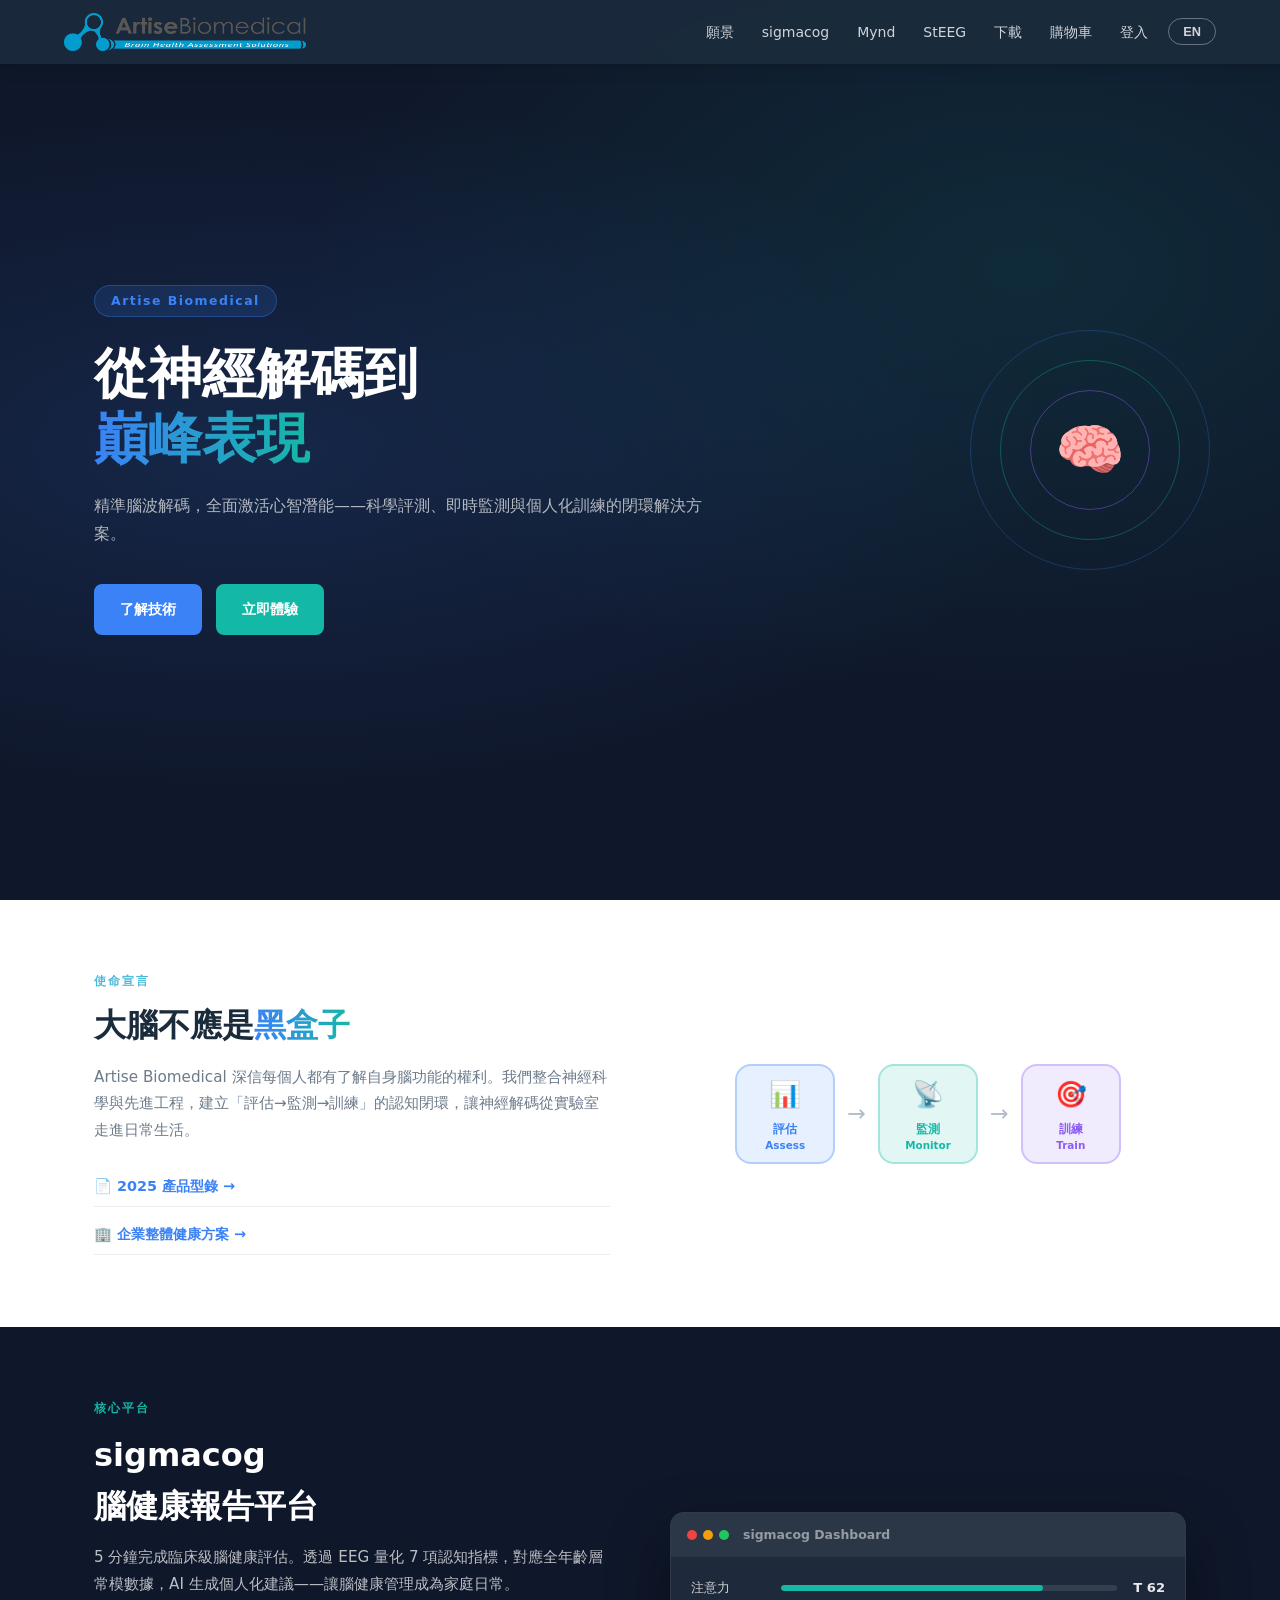
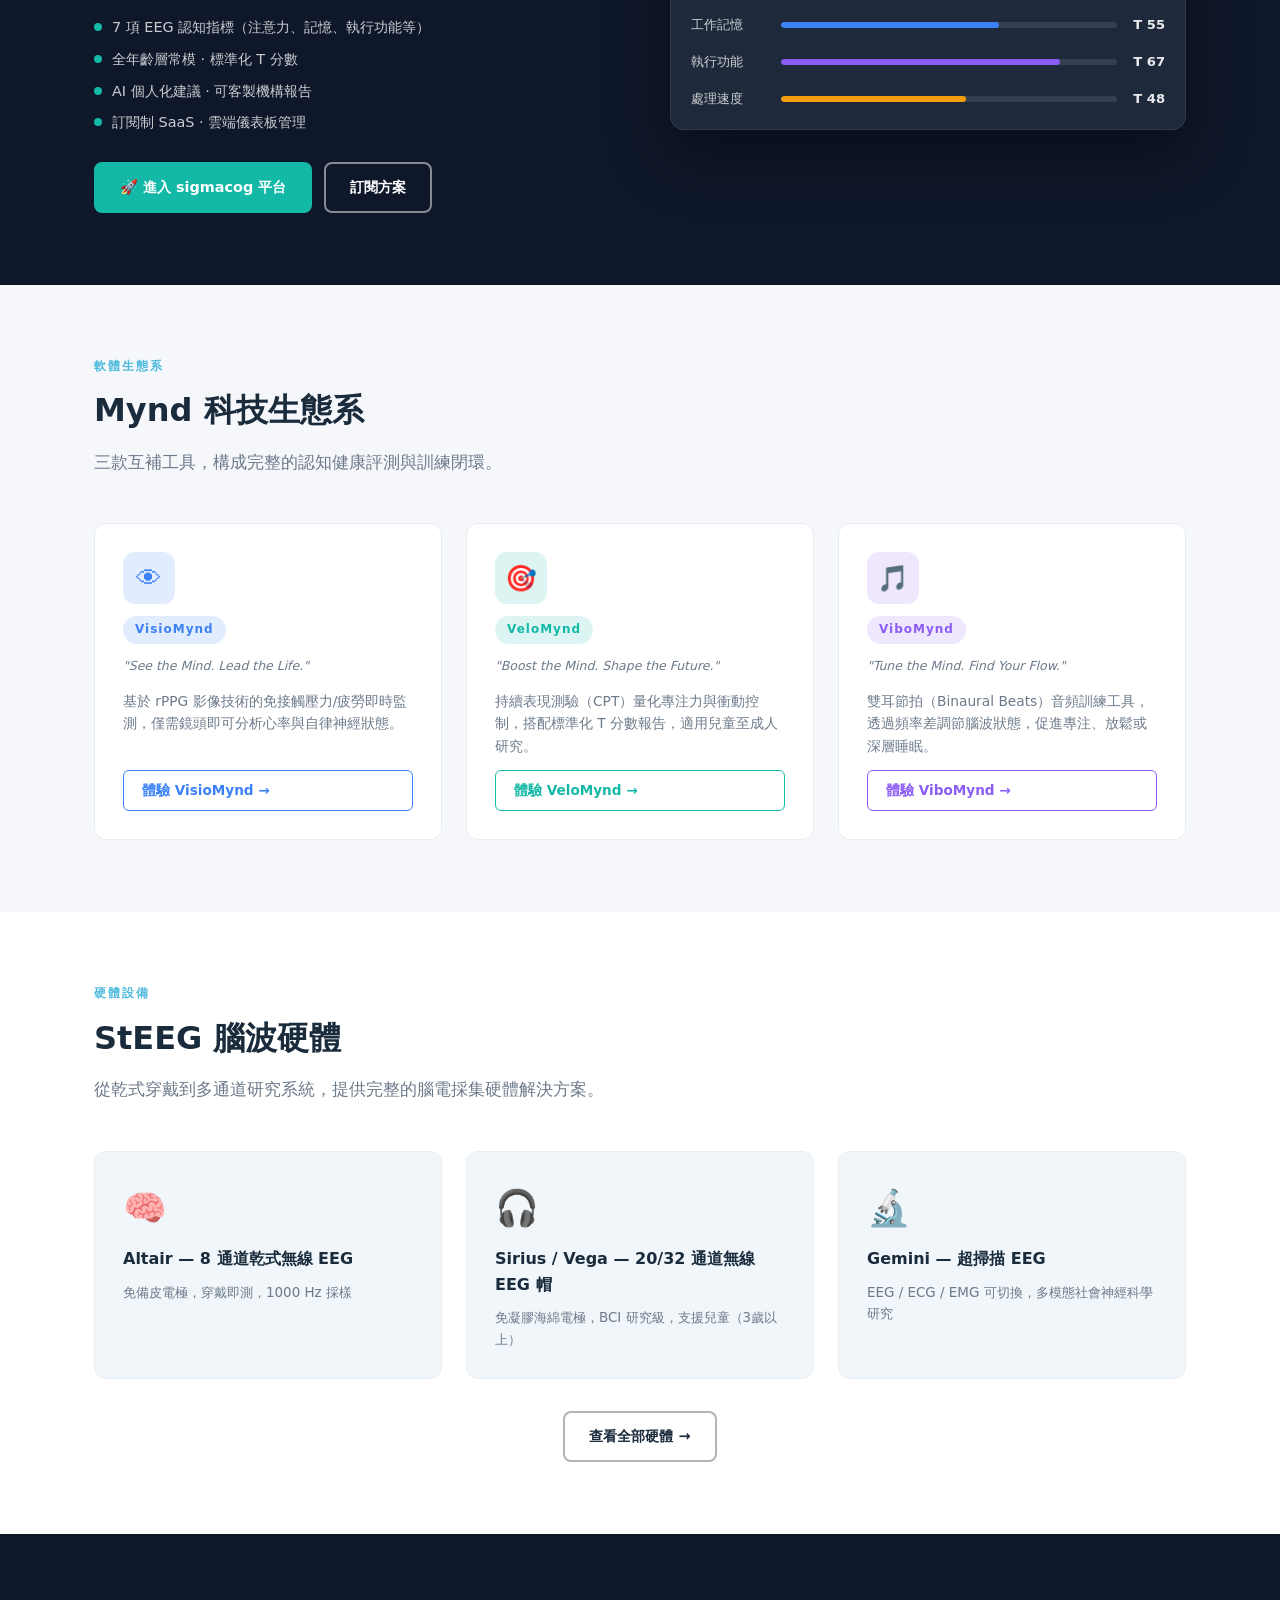
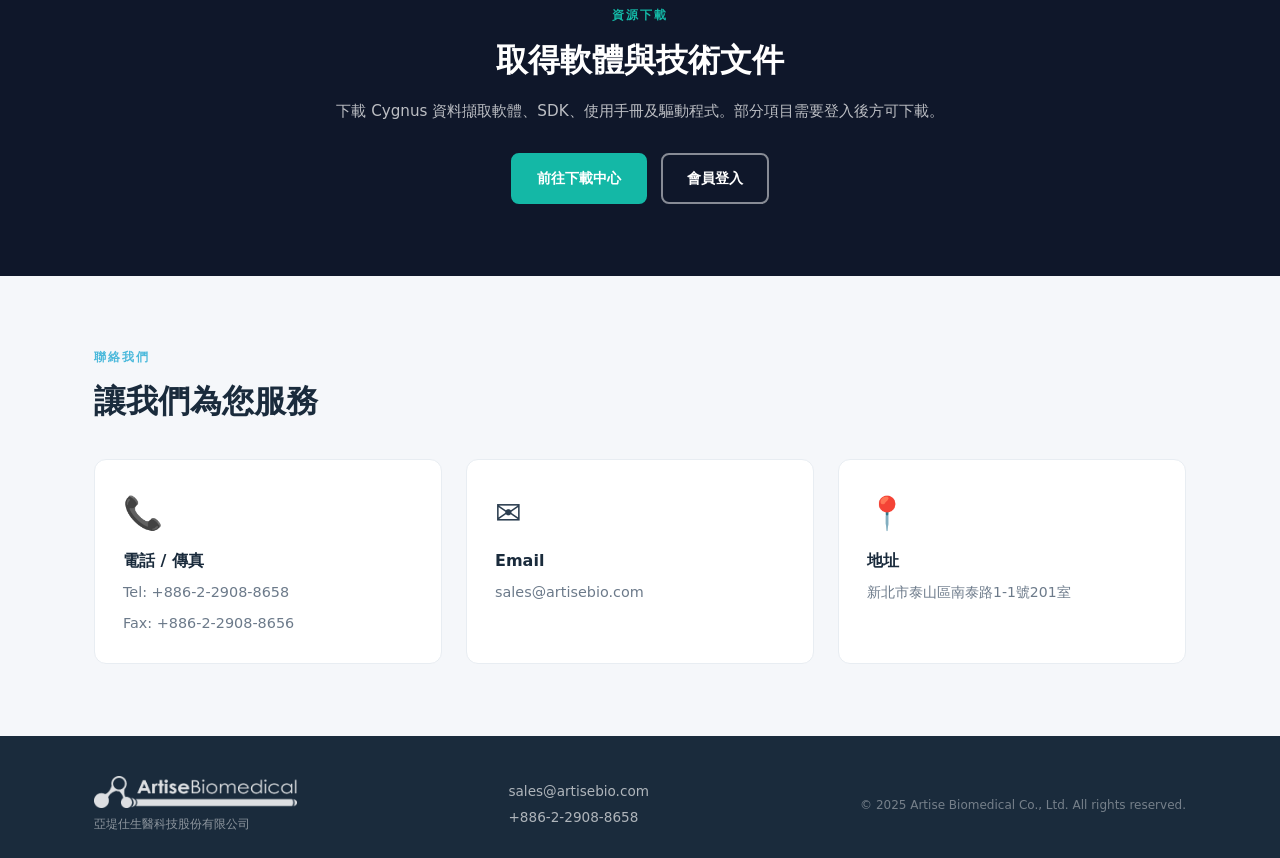
==== commit b8c4fb65: "Fix nav consistency, login 404, add StEEG nav item - Fix main.js: /login.html and /account.html → re" ====
--- a/index.html
+++ b/index.html
@@ -11,14 +11,15 @@
 <!-- NAV -->
 <nav class="nav" id="main-nav">
   <div class="nav-inner">
-    <a href="/" class="nav-brand">
+    <a href="index.html" class="nav-brand">
       <img src="images/artise-logo.png" alt="Artise Biomedical" class="nav-logo-img">
     </a>
     <button class="nav-toggle" id="nav-toggle">&#9776;</button>
     <div class="nav-menu" id="nav-menu">
-      <a href="#story"   class="nav-link" data-i18n="nav_vision"></a>
+      <a href="#story" class="nav-link" data-i18n="nav_vision"></a>
       <a href="#sigmacog-section" class="nav-link">sigmacog</a>
       <a href="#ecosystem" class="nav-link" data-i18n="nav_ecosystem"></a>
+      <a href="#hardware" class="nav-link" data-i18n="nav_steeg"></a>
       <a href="downloads.html" class="nav-link" data-i18n="nav_downloads"></a>
       <a href="cart.html" class="nav-link nav-cart-link">
         <span data-i18n="nav_cart"></span>
@@ -71,10 +72,10 @@
       <p class="section-body" data-lang="zh">Artise Biomedical 深信每個人都有了解自身腦功能的權利。我們整合神經科學與先進工程，建立「評估→監測→訓練」的認知閉環，讓神經解碼從實驗室走進日常生活。</p>
       <p class="section-body" data-lang="en">Artise Biomedical believes everyone deserves to understand their own brain function. We integrate neuroscience and advanced engineering to build an assess-monitor-train closed loop, bringing neural decoding from the lab into everyday life.</p>
       <div class="story-links">
-        <a href="/downloads/Artisebio_DM_2025.pdf" target="_blank" class="story-link" data-lang="zh">📄 2025 產品型錄 →</a>
-        <a href="/downloads/Artisebio_DM_2025.pdf" target="_blank" class="story-link" data-lang="en">📄 2025 Product Catalog →</a>
-        <a href="/downloads/大腦健身房：企業全方位關懷方案.pdf" target="_blank" class="story-link" data-lang="zh">🏢 企業整體健康方案 →</a>
-        <a href="/downloads/大腦健身房：企業全方位關懷方案.pdf" target="_blank" class="story-link" data-lang="en">🏢 Corporate Holistic Care Plan →</a>
+        <a href="downloads/Artisebio_DM_2025.pdf" target="_blank" class="story-link" data-lang="zh">📄 2025 產品型錄 →</a>
+        <a href="downloads/Artisebio_DM_2025.pdf" target="_blank" class="story-link" data-lang="en">📄 2025 Product Catalog →</a>
+        <a href="downloads/%E5%A4%A7%E8%85%A6%E5%81%A5%E8%BA%AB%E6%88%BF%EF%BC%9A%E4%BC%81%E6%A5%AD%E5%85%A8%E6%96%B9%E4%BD%8D%E9%97%9C%E6%87%B7%E6%96%B9%E6%A1%88.pdf" target="_blank" class="story-link" data-lang="zh">🏢 企業整體健康方案 →</a>
+        <a href="downloads/%E5%A4%A7%E8%85%A6%E5%81%A5%E8%BA%AB%E6%88%BF%EF%BC%9A%E4%BC%81%E6%A5%AD%E5%85%A8%E6%96%B9%E4%BD%8D%E9%97%9C%E6%87%B7%E6%96%B9%E6%A1%88.pdf" target="_blank" class="story-link" data-lang="en">🏢 Corporate Holistic Care Plan →</a>
       </div>
     </div>
     <div class="story-loop">
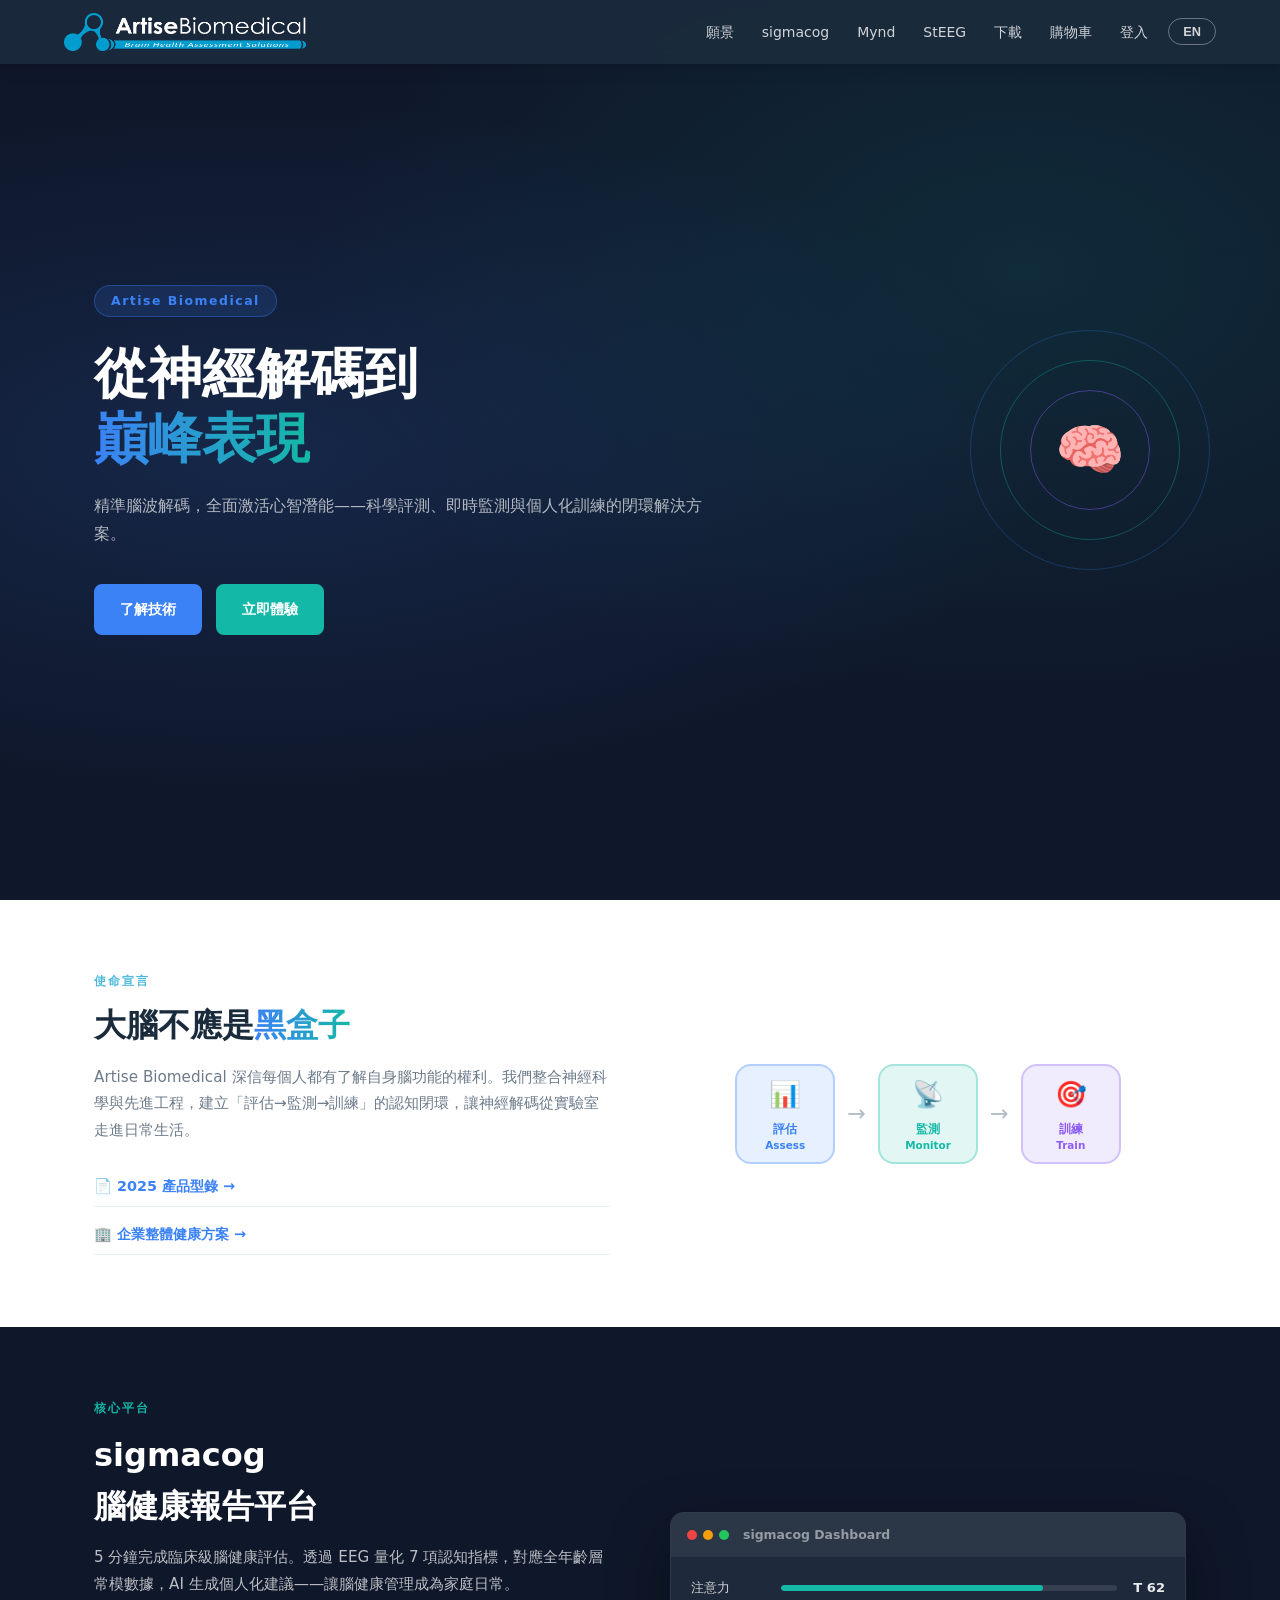
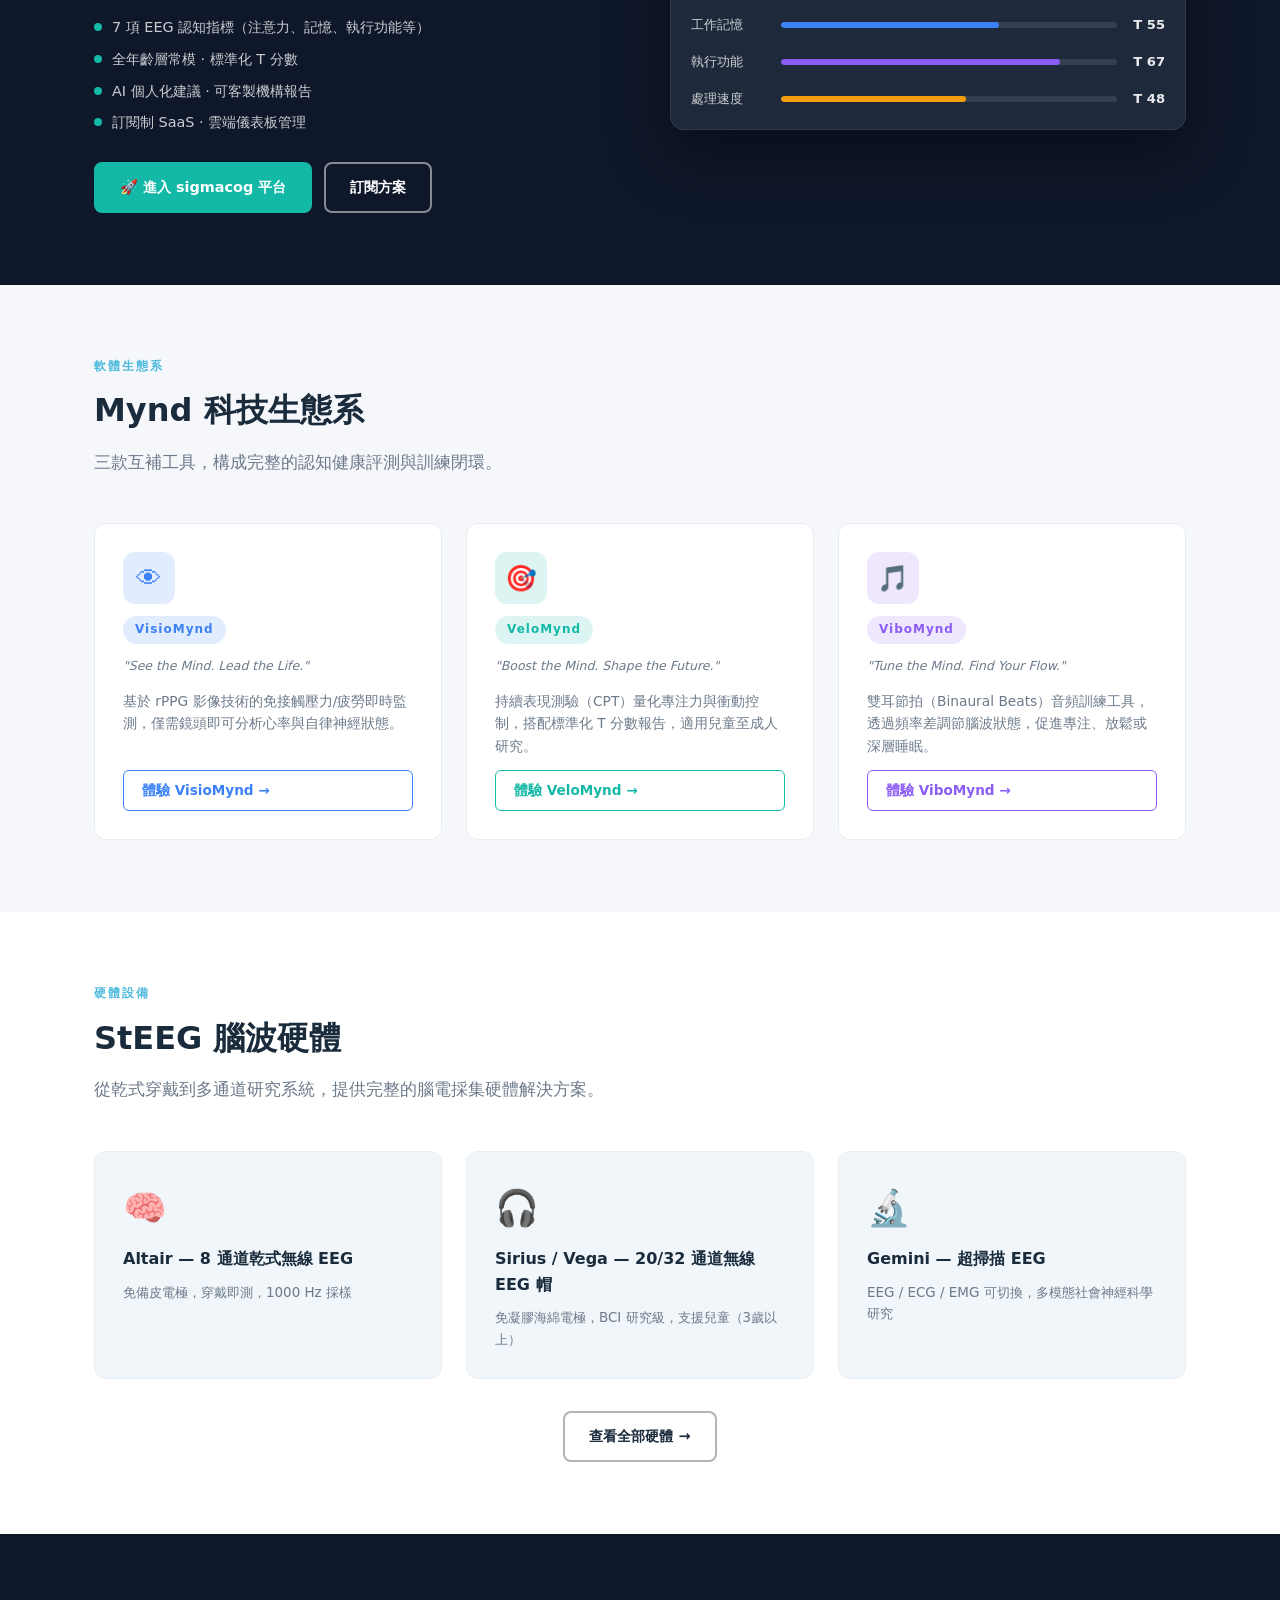
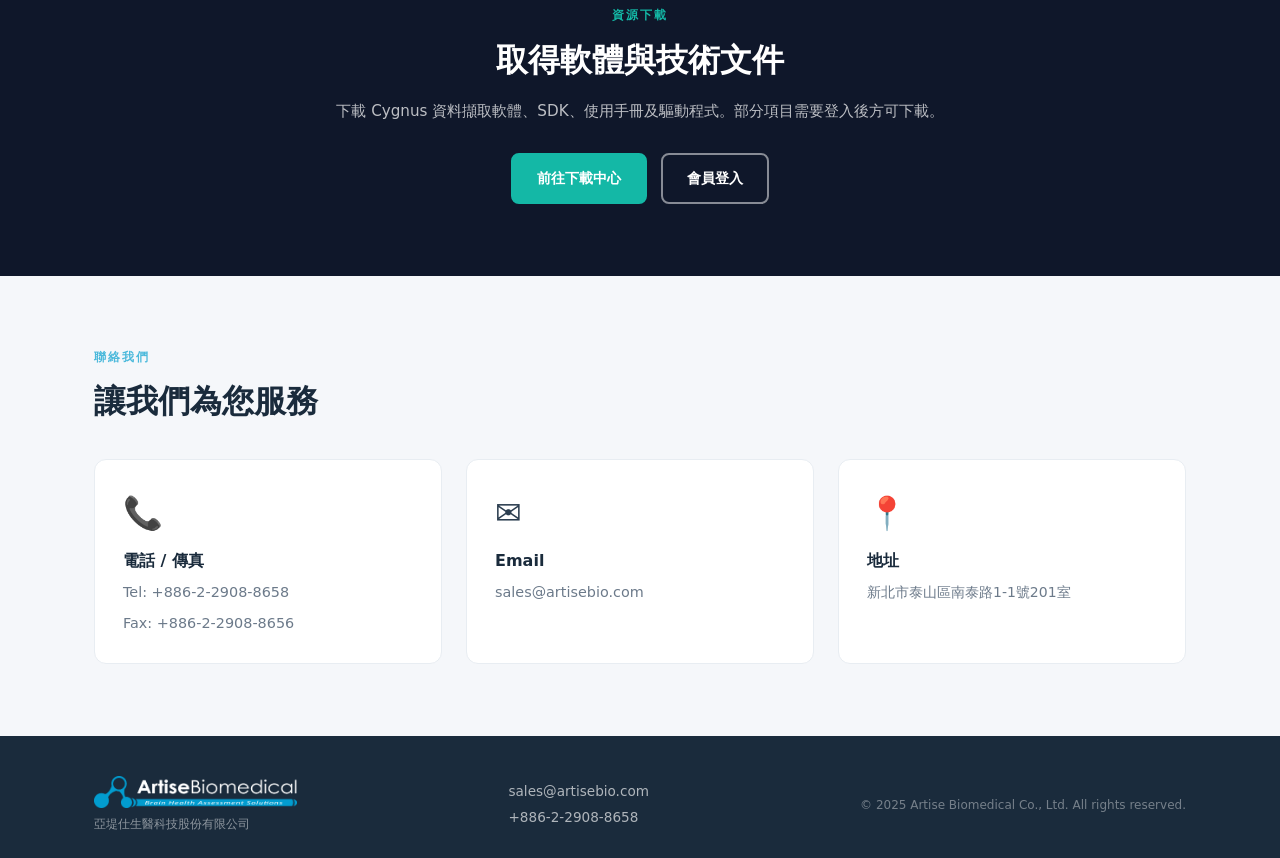
==== commit ee988f63: "Fix nav text visibility, StEEG label, and logo - Add default text to all data-i18n nav links (fixes " ====
--- a/index.html
+++ b/index.html
@@ -12,17 +12,17 @@
 <nav class="nav" id="main-nav">
   <div class="nav-inner">
     <a href="index.html" class="nav-brand">
-      <img src="images/artise-logo.png" alt="Artise Biomedical" class="nav-logo-img">
+      <img src="images/artise-logo-white.png" alt="Artise Biomedical" class="nav-logo-img">
     </a>
     <button class="nav-toggle" id="nav-toggle">&#9776;</button>
     <div class="nav-menu" id="nav-menu">
-      <a href="#story" class="nav-link" data-i18n="nav_vision"></a>
+      <a href="#story" class="nav-link" data-i18n="nav_vision">願景</a>
       <a href="#sigmacog-section" class="nav-link">sigmacog</a>
-      <a href="#ecosystem" class="nav-link" data-i18n="nav_ecosystem"></a>
-      <a href="#hardware" class="nav-link" data-i18n="nav_steeg"></a>
-      <a href="downloads.html" class="nav-link" data-i18n="nav_downloads"></a>
+      <a href="#ecosystem" class="nav-link" data-i18n="nav_ecosystem">Mynd</a>
+      <a href="#hardware" class="nav-link">StEEG</a>
+      <a href="downloads.html" class="nav-link" data-i18n="nav_downloads">下載</a>
       <a href="cart.html" class="nav-link nav-cart-link">
-        <span data-i18n="nav_cart"></span>
+        <span data-i18n="nav_cart">購物車</span>
         <span class="cart-badge" style="display:none">0</span>
       </a>
       <div id="nav-auth"></div>
@@ -303,7 +303,7 @@
 <footer class="footer">
   <div class="container footer-inner">
     <div class="footer-brand">
-      <img src="images/artise-logo.png" alt="Artise Biomedical" style="height:32px;width:auto;filter:brightness(0) invert(1);opacity:.85">
+      <img src="images/artise-logo-white.png" alt="Artise Biomedical" style="height:32px;width:auto">
       <span class="footer-company" data-lang="zh">亞堤仕生醫科技股份有限公司</span>
       <span class="footer-company" data-lang="en">Artise Biomedical Co., Ltd.</span>
     </div>
